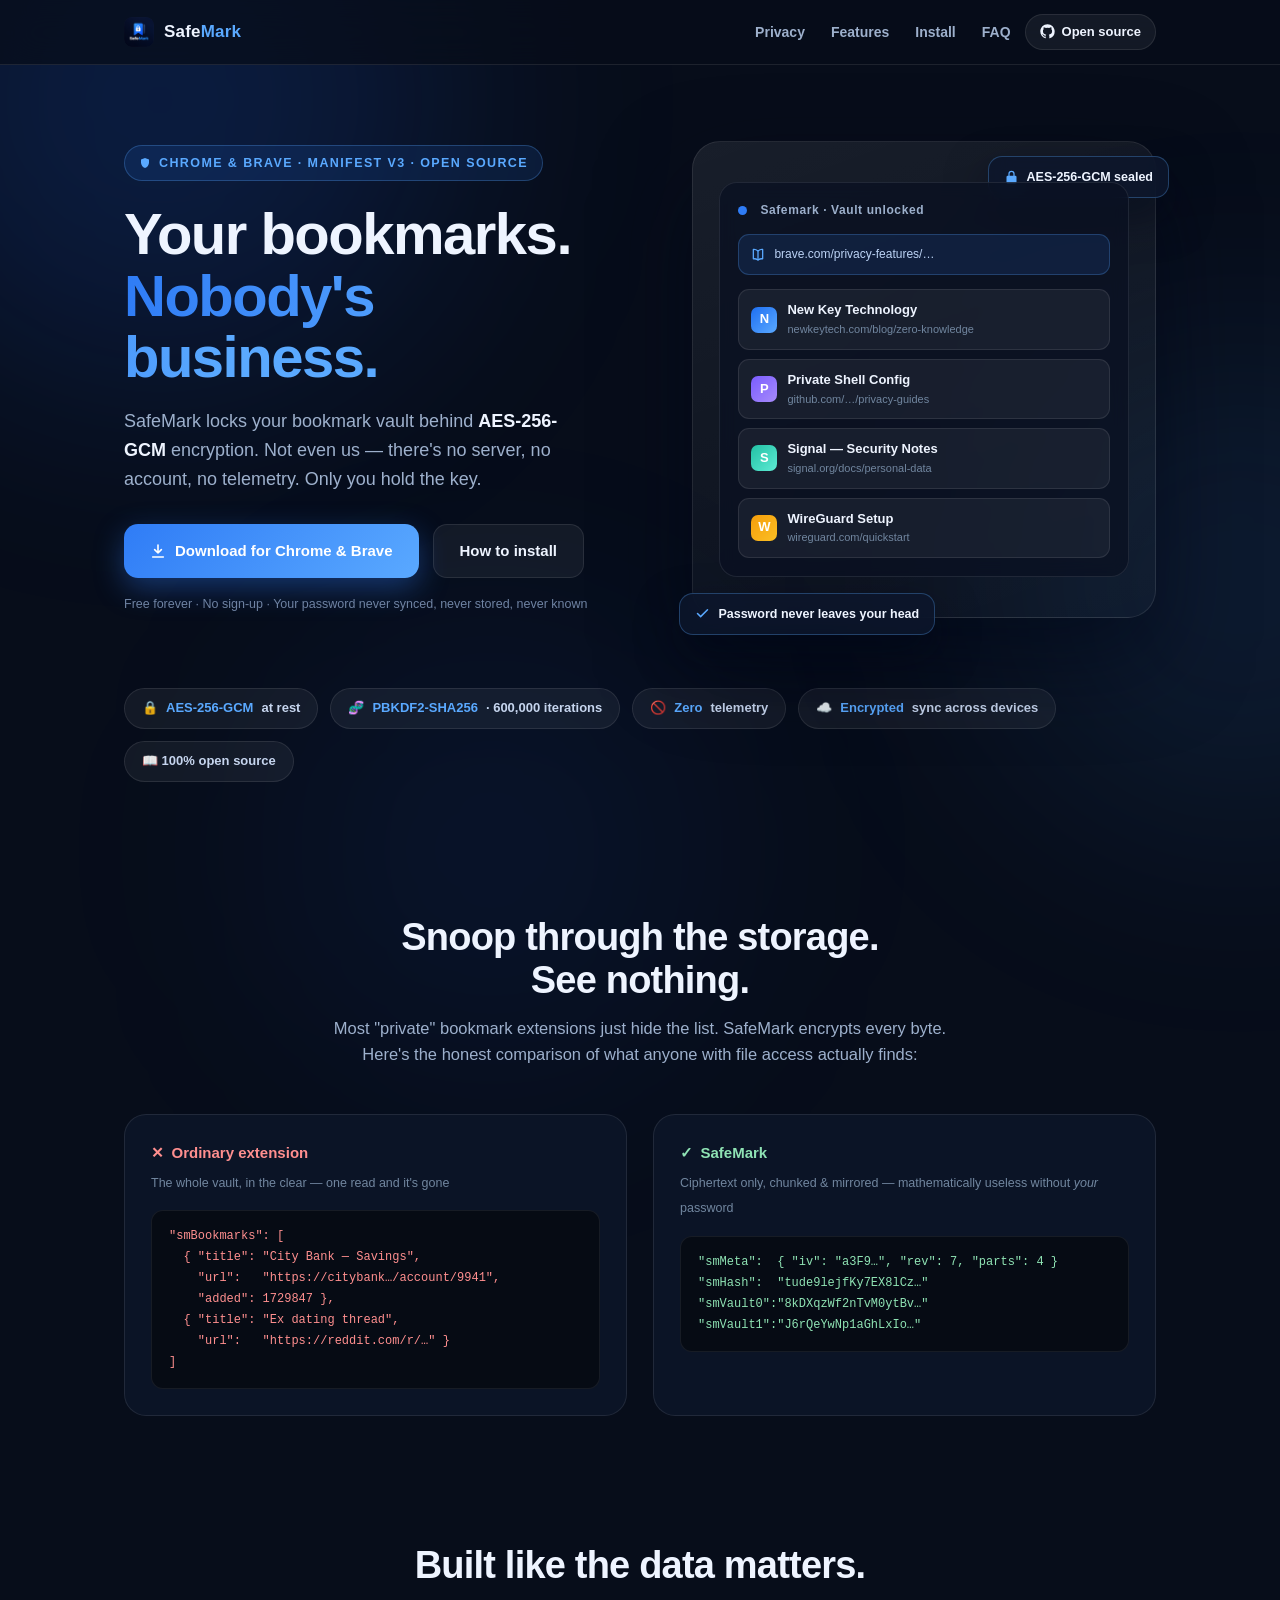
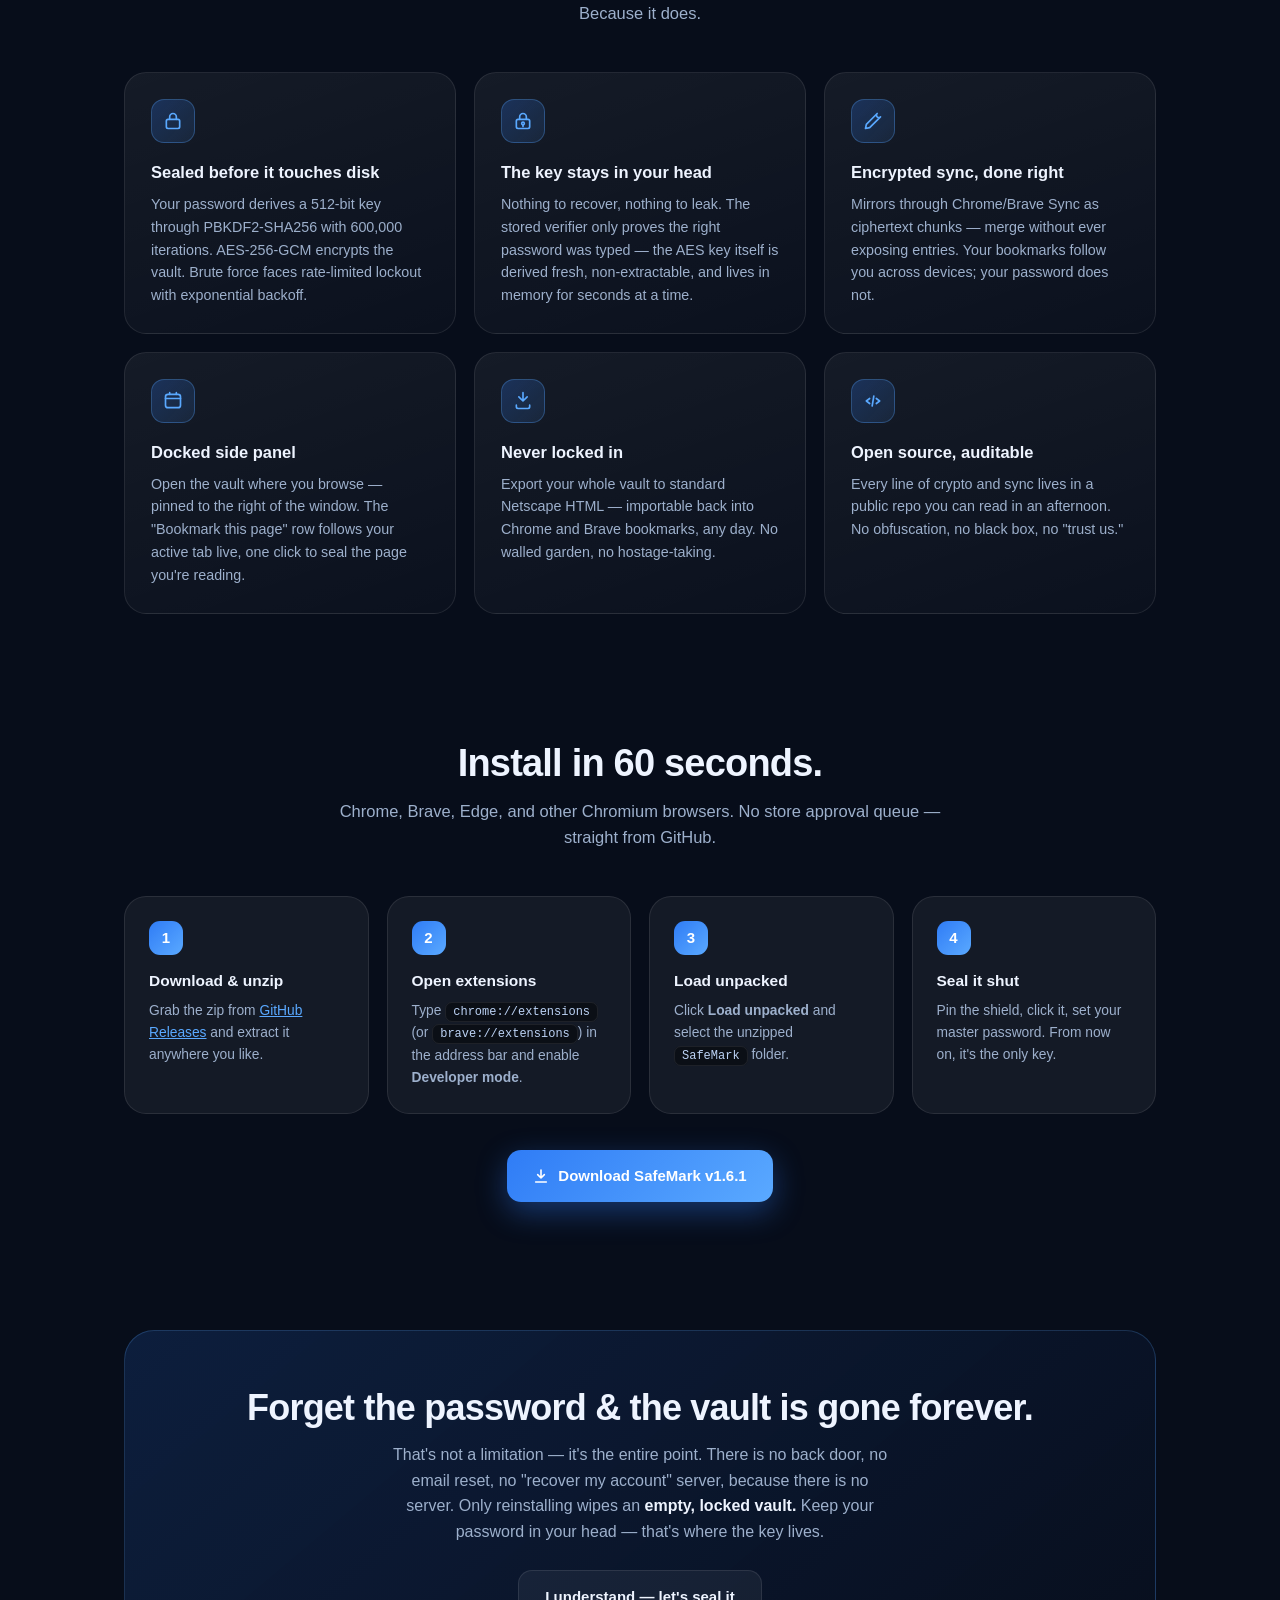
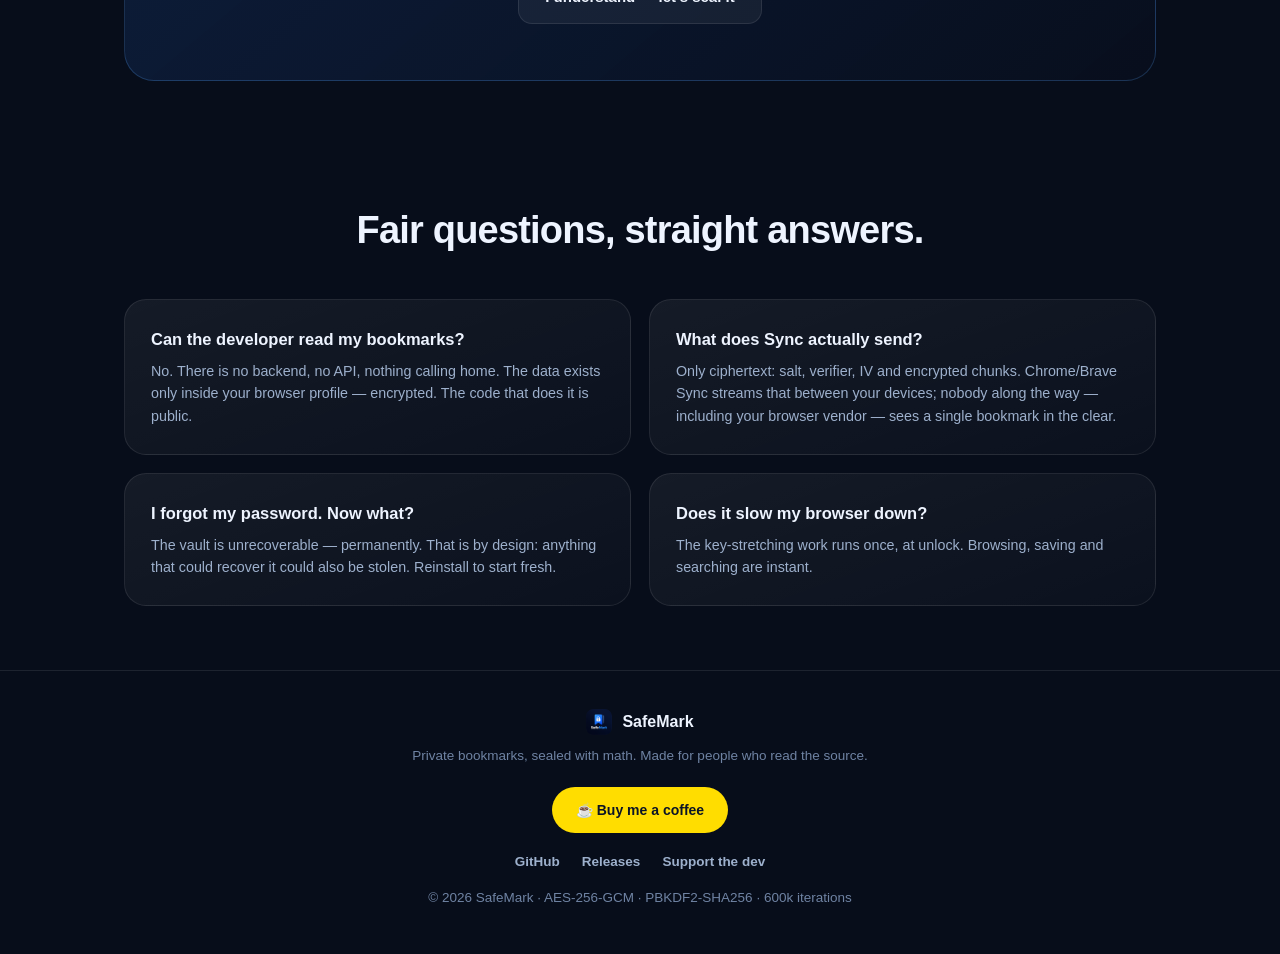
==== docs/index.html @ e3c0f1db "SafeMark v1.6.1 — AES-encrypted bookmark vault, side panel, encrypted sync, homepage Manifest V3 ext" ====
<!DOCTYPE html>
<html lang="en">
<head>
<meta charset="utf-8">
<meta name="viewport" content="width=device-width, initial-scale=1">
<title>SafeMark — Private, Encrypted Bookmark Vault</title>
<meta name="description" content="SafeMark seals your bookmarks with AES-256-GCM encryption. Your password never leaves your head. Free, open-source, works in Chrome &amp; Brave.">
<link rel="icon" type="image/png" sizes="64x64" href="assets/favicon-64.png">
<link rel="icon" type="image/png" sizes="32x32" href="assets/favicon-32.png">
<link rel="icon" type="image/png" sizes="16x16" href="assets/favicon-16.png">
<link rel="apple-touch-icon" href="assets/logo-128.png">
<style>
  :root{
    --bg:#070d1a;
    --bg2:#0b1426;
    --ink:#eef4ff;
    --dim:#9db0cc;
    --blue:#2f7cf6;
    --blue2:#5aa9ff;
    --glass:rgba(255,255,255,.055);
    --glass-hi:rgba(255,255,255,.10);
    --line:rgba(255,255,255,.09);
    --radius:22px;
  }
  *{box-sizing:border-box;margin:0;padding:0}
  html{scroll-behavior:smooth}
  body{
    background:var(--bg);
    color:var(--ink);
    font:16px/1.6 -apple-system,BlinkMacSystemFont,"Segoe UI",Roboto,Inter,Helvetica,Arial,sans-serif;
    -webkit-font-smoothing:antialiased;
    overflow-x:hidden;
  }
  ::selection{background:rgba(47,124,246,.4)}

  /* ambient glows */
  .glow{position:fixed;border-radius:50%;filter:blur(120px);pointer-events:none;z-index:0}
  .glow.b1{width:560px;height:560px;background:rgba(31,108,255,.16);top:-180px;left:-120px}
  .glow.b2{width:480px;height:480px;background:rgba(74,158,255,.10);top:38%;right:-200px}
  .glow.b3{width:420px;height:420px;background:rgba(31,108,255,.08);bottom:-160px;left:22%}

  .wrap{position:relative;z-index:1;max-width:1080px;margin:0 auto;padding:0 24px}

  /* ── nav ── */
  nav{
    position:sticky;top:0;z-index:50;
    backdrop-filter:blur(18px);-webkit-backdrop-filter:blur(18px);
    background:rgba(7,13,26,.72);
    border-bottom:1px solid var(--line);
  }
  nav .wrap{display:flex;align-items:center;gap:14px;height:64px}
  .brand{display:flex;align-items:center;gap:10px;font-weight:700;font-size:17px;letter-spacing:.2px;text-decoration:none;color:var(--ink)}
  .brand img{width:30px;height:30px;border-radius:8px}
  .brand b{color:var(--blue2);font-weight:700}
  nav .links{margin-left:auto;display:flex;gap:26px}
  nav .links a{color:var(--dim);text-decoration:none;font-size:14px;font-weight:600;transition:color .2s}
  nav .links a:hover{color:var(--ink)}
  nav .gh{display:flex;align-items:center;gap:7px;background:var(--glass);border:1px solid var(--line);padding:7px 14px;border-radius:99px;color:var(--ink);text-decoration:none;font-size:13px;font-weight:600;transition:.2s}
  nav .gh:hover{background:var(--glass-hi)}
  @media (max-width:720px){nav .links{display:none}}

  /* ── hero ── */
  .hero{display:grid;grid-template-columns:1.05fr .95fr;gap:56px;align-items:center;padding:76px 0 60px}
  @media (max-width:900px){.hero{grid-template-columns:1fr;padding-top:48px;text-align:center}}
  .kicker{
    display:inline-flex;align-items:center;gap:8px;
    background:rgba(47,124,246,.12);border:1px solid rgba(90,169,255,.28);
    color:var(--blue2);font-size:12.5px;font-weight:700;letter-spacing:1.4px;
    text-transform:uppercase;padding:7px 14px;border-radius:99px;margin-bottom:22px;
  }
  h1{font-size:clamp(38px,5.4vw,58px);line-height:1.06;letter-spacing:-1.5px;font-weight:800}
  h1 .grad{background:linear-gradient(92deg,var(--blue),var(--blue2) 70%);-webkit-background-clip:text;background-clip:text;-webkit-text-fill-color:transparent}
  .hero p.lead{color:var(--dim);font-size:18px;margin:20px 0 30px;max-width:44ch}
  @media (max-width:900px){.hero p.lead{margin-inline:auto}}
  .cta{display:flex;gap:14px;flex-wrap:wrap;justify-content:inherit}
  @media (max-width:900px){.cta{justify-content:center}}
  .btn{
    display:inline-flex;align-items:center;gap:9px;
    padding:14px 26px;border-radius:14px;font-weight:700;font-size:15px;text-decoration:none;
    transition:transform .16s, box-shadow .16s, background .16s;cursor:pointer;
  }
  .btn-primary{
    background:linear-gradient(135deg,#2f7cf6,#5aa9ff);color:#fff;
    box-shadow:0 10px 30px rgba(47,124,246,.38);
  }
  .btn-primary:hover{transform:translateY(-2px);box-shadow:0 16px 38px rgba(47,124,246,.5)}
  .btn-ghost{background:var(--glass);border:1px solid var(--line);color:var(--ink)}
  .btn-ghost:hover{background:var(--glass-hi);transform:translateY(-2px)}
  .meta-note{margin-top:16px;font-size:12.5px;color:#6f83a3}

  /* ── vault mockup ── */
  .mockup{
    position:relative;padding:40px 26px;border-radius:28px;
    background:linear-gradient(160deg,rgba(255,255,255,.07),rgba(255,255,255,.02));
    border:1px solid var(--line);
    box-shadow:0 40px 90px rgba(2,8,24,.55);
    animation:float 7s ease-in-out infinite;
  }
  @keyframes float{0%,100%{transform:translateY(0)}50%{transform:translateY(-10px)}}
  .panel-frame{
    background:rgba(10,17,34,.75);border:1px solid var(--line);border-radius:18px;
    padding:18px;backdrop-filter:blur(8px);
  }
  .panel-head{display:flex;align-items:center;gap:9px;margin-bottom:14px}
  .panel-head .dot{width:9px;height:9px;border-radius:50%}
  .panel-title{font-size:12px;font-weight:700;color:var(--dim);letter-spacing:.6px;margin-left:4px}
  .save-row{
    display:flex;align-items:center;gap:9px;padding:10px 12px;border-radius:11px;
    background:rgba(47,124,246,.13);border:1px solid rgba(90,169,255,.25);margin-bottom:14px;
  }
  .save-row svg{flex:none}
  .save-row span{font-size:12px;color:#bcd3f5;white-space:nowrap;overflow:hidden;text-overflow:ellipsis}
  .bm{display:flex;flex-direction:column;gap:9px}
  .bmi{display:flex;gap:10px;align-items:center;background:var(--glass);border:1px solid var(--line);border-radius:11px;padding:10px 12px}
  .bmi .fav{width:26px;height:26px;border-radius:7px;display:flex;align-items:center;justify-content:center;font-size:13px;font-weight:700;color:#fff;flex:none}
  .bmi .t{font-size:13px;font-weight:600}
  .bmi .u{font-size:11px;color:#71869f;white-space:nowrap;overflow:hidden;text-overflow:ellipsis}
  .badge-float{
    position:absolute;display:flex;align-items:center;gap:8px;
    background:rgba(13,22,44,.82);border:1px solid rgba(90,169,255,.30);border-radius:14px;
    padding:10px 15px;font-size:12.5px;font-weight:700;color:var(--ink);
    backdrop-filter:blur(12px);box-shadow:0 18px 40px rgba(2,8,24,.5);
  }
  .bf.a{top:14px;right:-14px;animation:float 6s .8s ease-in-out infinite}
  .bf.b{bottom:-18px;left:-14px;animation:float 7s .3s ease-in-out infinite}
  .bf svg{flex:none}
  @media (max-width:640px){.bf.a{right:6px}.bf.b{left:6px}}

  /* ── trust strip ── */
  .trust{display:flex;flex-wrap:wrap;gap:12px;padding:10px 0 70px}
  .chip{
    display:inline-flex;align-items:center;gap:8px;
    background:var(--glass);border:1px solid var(--line);border-radius:99px;
    padding:9px 17px;font-size:13px;font-weight:600;color:#c6d5ee;
  }
  .chip b{color:var(--blue2)}

  section{padding:64px 0}
  .sec-head{text-align:center;max-width:640px;margin:0 auto 46px}
  h2{font-size:clamp(28px,3.6vw,38px);letter-spacing:-.8px;font-weight:800;line-height:1.15}
  .sec-head p{color:var(--dim);margin-top:12px;font-size:16.5px}

  /* ── ciphertext reveal ── */
  .split{display:grid;grid-template-columns:1fr 1fr;gap:26px}
  @media (max-width:820px){.split{grid-template-columns:1fr}}
  .cipher-card{
    background:var(--bg2);border:1px solid var(--line);border-radius:var(--radius);
    padding:26px;min-width:0;
  }
  .cipher-card h3{font-size:15px;font-weight:700;margin-bottom:4px;display:flex;align-items:center;gap:9px}
  .cipher-card small{color:#71869f;font-size:12.5px}
  pre.code{
    margin-top:16px;background:rgba(0,0,0,.45);border:1px solid rgba(255,255,255,.07);
    border-radius:12px;padding:15px 17px;overflow-x:auto;
    font:12px/1.75 ui-monospace,SFMono-Regular,Menlo,Consolas,monospace;color:#8fe3b4;
  }
  pre.code .red{color:#ff8f8f}
  .safe-title{color:#8fe3b4}
  .unsafe-title{color:#ff8f8f}

  /* ── features grid ── */
  .grid{display:grid;grid-template-columns:repeat(3,1fr);gap:18px}
  @media (max-width:900px){.grid{grid-template-columns:repeat(2,1fr)}}
  @media (max-width:600px){.grid{grid-template-columns:1fr}}
  .feat{
    background:linear-gradient(160deg,rgba(255,255,255,.06),rgba(255,255,255,.02));
    border:1px solid var(--line);border-radius:var(--radius);padding:26px;
    transition:transform .2s, border-color .2s;
  }
  .feat:hover{transform:translateY(-4px);border-color:rgba(90,169,255,.35)}
  .feat .ico{
    width:44px;height:44px;border-radius:13px;display:flex;align-items:center;justify-content:center;
    background:linear-gradient(135deg,rgba(47,124,246,.25),rgba(90,169,255,.10));
    border:1px solid rgba(90,169,255,.3);margin-bottom:16px;
  }
  .feat h3{font-size:16.5px;font-weight:700;margin-bottom:7px}
  .feat p{color:var(--dim);font-size:14.3px}

  /* ── steps ── */
  .steps{display:grid;grid-template-columns:repeat(4,1fr);gap:18px}
  @media (max-width:900px){.steps{grid-template-columns:repeat(2,1fr)}}
  @media (max-width:560px){.steps{grid-template-columns:1fr}}
  .step{background:var(--glass);border:1px solid var(--line);border-radius:var(--radius);padding:24px;position:relative}
  .step .n{
    width:34px;height:34px;border-radius:11px;display:flex;align-items:center;justify-content:center;
    background:linear-gradient(135deg,var(--blue),var(--blue2));color:#fff;font-weight:800;font-size:15px;margin-bottom:14px;
  }
  .step h3{font-size:15.5px;font-weight:700;margin-bottom:6px}
  .step p{color:var(--dim);font-size:13.8px}
  .step code{background:rgba(0,0,0,.4);border:1px solid rgba(255,255,255,.08);padding:2px 7px;border-radius:7px;font-size:12px;color:#bcd3f5}

  /* ── privacy vault guarantee ── */
  .guarantee{
    text-align:center;border-radius:30px;padding:56px 30px;
    background:linear-gradient(140deg,rgba(47,124,246,.16),rgba(10,17,34,.4));
    border:1px solid rgba(90,169,255,.22);
  }
  .guarantee h2{font-size:clamp(26px,3.4vw,36px)}
  .guarantee p{color:var(--dim);max-width:56ch;margin:14px auto 26px}

  /* ── footer ── */
  footer{border-top:1px solid var(--line);padding:38px 0 46px;text-align:center}
  footer .fbrand{display:flex;align-items:center;justify-content:center;gap:10px;font-weight:700;margin-bottom:10px}
  footer .fbrand img{width:26px;height:26px;border-radius:7px}
  footer p{color:#6f83a3;font-size:13.5px}
  .bmc{
    display:inline-flex;align-items:center;gap:9px;margin-top:20px;
    background:#ffdd00;color:#0b1426;font-weight:800;font-size:14px;
    padding:12px 24px;border-radius:99px;text-decoration:none;transition:transform .16s, box-shadow .16s;
  }
  .bmc:hover{transform:translateY(-2px);box-shadow:0 12px 30px rgba(255,221,0,.25)}
  .frow{display:flex;justify-content:center;gap:22px;margin-top:18px}
  .frow a{color:var(--dim);text-decoration:none;font-size:13.5px;font-weight:600}
  .frow a:hover{color:var(--ink)}

  /* reveal on scroll */
  .rv{opacity:0;transform:translateY(22px);transition:opacity .7s ease, transform .7s ease}
  .rv.in{opacity:1;transform:none}
</style>
</head>
<body>
<div class="glow b1"></div><div class="glow b2"></div><div class="glow b3"></div>

<nav>
  <div class="wrap">
    <a class="brand" href="#"><img src="assets/logo-128.png" alt=""><span>Safe<b>Mark</b></span></a>
    <div class="links">
      <a href="#privacy">Privacy</a><a href="#features">Features</a><a href="#install">Install</a><a href="#faq">FAQ</a>
    </div>
    <a class="gh" href="https://github.com/keshavsapra/SafeMark" target="_blank" rel="noopener">
      <svg width="15" height="15" viewBox="0 0 24 24" fill="currentColor"><path d="M12 .5C5.65.5.5 5.65.5 12c0 5.08 3.29 9.39 7.86 10.91.58.1.79-.25.79-.55v-2.17c-3.2.7-3.87-1.36-3.87-1.36-.52-1.33-1.28-1.68-1.28-1.68-1.04-.72.08-.7.08-.7 1.15.08 1.76 1.19 1.76 1.19 1.03 1.76 2.7 1.25 3.36.96.1-.75.4-1.25.72-1.54-2.55-.29-5.24-1.28-5.24-5.7 0-1.26.45-2.29 1.19-3.1-.12-.29-.52-1.47.11-3.05 0 0 .97-.31 3.17 1.18a11 11 0 0 1 5.78 0c2.2-1.49 3.16-1.18 3.16-1.18.63 1.58.24 2.76.12 3.05.74.81 1.18 1.84 1.18 3.1 0 4.43-2.7 5.4-5.26 5.69.41.36.78 1.06.78 2.14v3.17c0 .3.21.66.8.55A11.51 11.51 0 0 0 23.5 12C23.5 5.65 18.35.5 12 .5z"/></svg>
      Open source
    </a>
  </div>
</nav>

<div class="wrap">

  <!-- ── HERO ── -->
  <div class="hero">
    <div>
      <span class="kicker">
        <svg width="12" height="12" viewBox="0 0 24 24" fill="#5aa9ff"><path d="M12 2 4 5v6c0 5.05 3.4 9.75 8 11 4.6-1.25 8-5.95 8-11V5l-8-3z"/></svg>
        Chrome &amp; Brave · Manifest V3 · Open Source
      </span>
      <h1>Your bookmarks.<br><span class="grad">Nobody's business.</span></h1>
      <p class="lead">
        SafeMark locks your bookmark vault behind <b style="color:var(--ink)">AES-256-GCM</b> encryption.
        Not even us — there's no server, no account, no telemetry. Only you hold the key.
      </p>
      <div class="cta">
        <a class="btn btn-primary" href="https://github.com/keshavsapra/SafeMark/releases/latest/download/SafeMark-1.6.1.zip">
          <svg width="16" height="16" viewBox="0 0 24 24" fill="none" stroke="currentColor" stroke-width="2.4" stroke-linecap="round" stroke-linejoin="round"><path d="M12 3v12m0 0 5-5m-5 5-5-5M4 21h16"/></svg>
          Download for Chrome &amp; Brave
        </a>
        <a class="btn btn-ghost" href="#install">How to install</a>
      </div>
      <div class="meta-note">Free forever · No sign-up · Your password never synced, never stored, never known</div>
    </div>

    <!-- vault mockup -->
    <div class="mockup">
      <div class="badge-float bf a">
        <svg width="15" height="15" viewBox="0 0 24 24" fill="#5aa9ff"><path d="M12 1a5 5 0 0 0-5 5v3H6a2 2 0 0 0-2 2v9a2 2 0 0 0 2 2h12a2 2 0 0 0 2-2v-9a2 2 0 0 0-2-2h-1V6a5 5 0 0 0-5-5zm-3 8V6a3 3 0 1 1 6 0v3H9z"/></svg>
        AES-256-GCM sealed
      </div>
      <div class="badge-float bf b">
        <svg width="15" height="15" viewBox="0 0 24 24" fill="none" stroke="#5aa9ff" stroke-width="2.4" stroke-linecap="round" stroke-linejoin="round"><path d="M20 6 9 17l-5-5"/></svg>
        Password never leaves your head
      </div>
      <div class="panel-frame">
        <div class="panel-head">
          <span class="dot" style="background:#2f7cf6"></span>
          <span class="panel-title">Safemark · Vault unlocked</span>
        </div>
        <div class="save-row">
          <svg width="14" height="14" viewBox="0 0 24 24" fill="none" stroke="#5aa9ff" stroke-width="2.2" stroke-linecap="round" stroke-linejoin="round"><path d="M12 5C8 2 4 2.5 4 2.5v16s4-.5 8 2c4-2.5 8-2 8-2v-16S16 2 12 5z"/><path d="M12 5v15.5"/></svg>
          <span>brave.com/privacy-features/…</span>
        </div>
        <div class="bm">
          <div class="bmi"><span class="fav" style="background:linear-gradient(135deg,#1e6ff2,#5aa9ff)">N</span><div style="min-width:0"><div class="t">New Key Technology</div><div class="u">newkeytech.com/blog/zero-knowledge</div></div></div>
          <div class="bmi"><span class="fav" style="background:linear-gradient(135deg,#7a5cff,#a78bfa)">P</span><div style="min-width:0"><div class="t">Private Shell Config</div><div class="u">github.com/…/privacy-guides</div></div></div>
          <div class="bmi"><span class="fav" style="background:linear-gradient(135deg,#22c1a4,#5eead4)">S</span><div style="min-width:0"><div class="t">Signal — Security Notes</div><div class="u">signal.org/docs/personal-data</div></div></div>
          <div class="bmi"><span class="fav" style="background:linear-gradient(135deg,#f59e0b,#fbbf24)">W</span><div style="min-width:0"><div class="t">WireGuard Setup</div><div class="u">wireguard.com/quickstart</div></div></div>
        </div>
      </div>
    </div>
  </div>

  <!-- ── TRUST STRIP ── -->
  <div class="trust rv">
    <span class="chip">🔒 <b>AES-256-GCM</b> at rest</span>
    <span class="chip">🧬 <b>PBKDF2-SHA256</b> · 600,000 iterations</span>
    <span class="chip">🚫 <b>Zero</b> telemetry</span>
    <span class="chip">☁️ <b>Encrypted</b> sync across devices</span>
    <span class="chip">📖 100% open source</span>
  </div>

  <!-- ── PRIVACY / WHAT A THIEF SEES ── -->
  <section id="privacy">
    <div class="sec-head rv">
      <h2>Snoop through the storage.<br>See <span class="grad">nothing.</span></h2>
      <p>Most "private" bookmark extensions just hide the list. SafeMark encrypts every byte. Here's the honest comparison of what anyone with file access actually finds:</p>
    </div>
    <div class="split">
      <div class="cipher-card rv">
        <h3><span class="unsafe-title">✕&ensp;Ordinary extension</span></h3>
        <small>The whole vault, in the clear — one read and it's gone</small>
        <pre class="code">
<span class="red">"smBookmarks": [
  { "title": "City Bank — Savings",
    "url":   "https://citybank…/account/9941",
    "added": 1729847 },
  { "title": "Ex dating thread",
    "url":   "https://reddit.com/r/…" }
]</span></pre>
      </div>
      <div class="cipher-card rv">
        <h3><span class="safe-title">✓&ensp;SafeMark</span></h3>
        <small>Ciphertext only, chunked &amp; mirrored — mathematically useless without <i>your</i> password</small>
        <pre class="code">
"smMeta":  { "iv": "a3F9…", "rev": 7, "parts": 4 }
"smHash":  "tude9lejfKy7EX8lCz…"
"smVault0":"8kDXqzWf2nTvM0ytBv…"
"smVault1":"J6rQeYwNp1aGhLxIo…"</pre>
      </div>
    </div>
  </section>

  <!-- ── FEATURES ── -->
  <section id="features">
    <div class="sec-head rv">
      <h2>Built like the data matters.</h2>
      <p>Because it does.</p>
    </div>
    <div class="grid">
      <div class="feat rv">
        <div class="ico"><svg width="20" height="20" viewBox="0 0 24 24" fill="none" stroke="#5aa9ff" stroke-width="2" stroke-linecap="round" stroke-linejoin="round"><rect x="4" y="10" width="16" height="11" rx="2"/><path d="M8 10V7a4 4 0 0 1 8 0v3"/></svg></div>
        <h3>Sealed before it touches disk</h3>
        <p>Your password derives a 512-bit key through PBKDF2-SHA256 with 600,000 iterations. AES-256-GCM encrypts the vault. Brute force faces rate-limited lockout with exponential backoff.</p>
      </div>
      <div class="feat rv">
        <div class="ico"><svg width="20" height="20" viewBox="0 0 24 24" fill="none" stroke="#5aa9ff" stroke-width="2" stroke-linecap="round" stroke-linejoin="round"><rect x="4" y="10" width="16" height="11" rx="2"/><path d="M8 10V7a4 4 0 0 1 8 0v3"/><circle cx="12" cy="15" r="1.6"/><path d="M12 16.5v2"/></svg></div>
        <h3>The key stays in your head</h3>
        <p>Nothing to recover, nothing to leak. The stored verifier only proves the right password was typed — the AES key itself is derived fresh, non-extractable, and lives in memory for seconds at a time.</p>
      </div>
      <div class="feat rv">
        <div class="ico"><svg width="20" height="20" viewBox="0 0 24 24" fill="none" stroke="#5aa9ff" stroke-width="2" stroke-linecap="round" stroke-linejoin="round"><path d="M17 3a2.8 2.8 0 0 0 4 4L8 20l-5 1 1-5z"/></svg></div>
        <h3>Encrypted sync, done right</h3>
        <p>Mirrors through Chrome/Brave Sync as ciphertext chunks — merge without ever exposing entries. Your bookmarks follow you across devices; your password does not.</p>
      </div>
      <div class="feat rv">
        <div class="ico"><svg width="20" height="20" viewBox="0 0 24 24" fill="none" stroke="#5aa9ff" stroke-width="2" stroke-linecap="round" stroke-linejoin="round"><rect x="3" y="4" width="18" height="16" rx="3"/><path d="M3 9h18"/><path d="M8 4V2M16 4V2"/></svg></div>
        <h3>Docked side panel</h3>
        <p>Open the vault where you browse — pinned to the right of the window. The "Bookmark this page" row follows your active tab live, one click to seal the page you're reading.</p>
      </div>
      <div class="feat rv">
        <div class="ico"><svg width="20" height="20" viewBox="0 0 24 24" fill="none" stroke="#5aa9ff" stroke-width="2" stroke-linecap="round" stroke-linejoin="round"><path d="M12 2v10m0 0 5-5m-5 5-5-5"/><path d="M4 17v2a2 2 0 0 0 2 2h12a2 2 0 0 0 2-2v-2"/></svg></div>
        <h3>Never locked in</h3>
        <p>Export your whole vault to standard Netscape HTML — importable back into Chrome and Brave bookmarks, any day. No walled garden, no hostage-taking.</p>
      </div>
      <div class="feat rv">
        <div class="ico"><svg width="20" height="20" viewBox="0 0 24 24" fill="none" stroke="#5aa9ff" stroke-width="2" stroke-linecap="round" stroke-linejoin="round"><path d="M8 9l-4 3 4 3M16 9l4 3-4 3M13 6l-2 12"/></svg></div>
        <h3>Open source, auditable</h3>
        <p>Every line of crypto and sync lives in a public repo you can read in an afternoon. No obfuscation, no black box, no "trust us."</p>
      </div>
    </div>
  </section>

  <!-- ── INSTALL ── -->
  <section id="install">
    <div class="sec-head rv">
      <h2>Install in 60 seconds.</h2>
      <p>Chrome, Brave, Edge, and other Chromium browsers. No store approval queue — straight from GitHub.</p>
    </div>
    <div class="steps">
      <div class="step rv"><div class="n">1</div><h3>Download &amp; unzip</h3><p>Grab the zip from <a href="https://github.com/keshavsapra/SafeMark/releases" target="_blank" rel="noopener" style="color:var(--blue2)">GitHub Releases</a> and extract it anywhere you like.</p></div>
      <div class="step rv"><div class="n">2</div><h3>Open extensions</h3><p>Type <code>chrome://extensions</code> (or <code>brave://extensions</code>) in the address bar and enable <b>Developer mode</b>.</p></div>
      <div class="step rv"><div class="n">3</div><h3>Load unpacked</h3><p>Click <b>Load unpacked</b> and select the unzipped <code>SafeMark</code> folder.</p></div>
      <div class="step rv"><div class="n">4</div><h3>Seal it shut</h3><p>Pin the shield, click it, set your master password. From now on, it's the only key.</p></div>
    </div>
    <div style="text-align:center;margin-top:36px" class="rv">
      <a class="btn btn-primary" href="https://github.com/keshavsapra/SafeMark/releases/latest/download/SafeMark-1.6.1.zip">
        <svg width="16" height="16" viewBox="0 0 24 24" fill="none" stroke="currentColor" stroke-width="2.4" stroke-linecap="round" stroke-linejoin="round"><path d="M12 3v12m0 0 5-5m-5 5-5-5M4 21h16"/></svg>
        Download SafeMark v1.6.1
      </a>
    </div>
  </section>

  <!-- ── GUARANTEE ── -->
  <section>
    <div class="guarantee rv">
      <h2>Forget the password &amp; the vault is <span class="grad">gone forever.</span></h2>
      <p>That's not a limitation — it's the entire point. There is no back door, no email reset, no "recover my account" server, because there is no server. Only reinstalling wipes an <b style="color:var(--ink)">empty, locked vault.</b> Keep your password in your head — that's where the key lives.</p>
      <a class="btn btn-ghost" href="#install">I understand — let's seal it</a>
    </div>
  </section>

  <!-- ── FAQ ── -->
  <section id="faq">
    <div class="sec-head rv"><h2>Fair questions, straight answers.</h2></div>
    <div class="grid" style="grid-template-columns:repeat(2,1fr)">
      <div class="feat rv"><h3>Can the developer read my bookmarks?</h3><p>No. There is no backend, no API, nothing calling home. The data exists only inside your browser profile — encrypted. The code that does it is public.</p></div>
      <div class="feat rv"><h3>What does Sync actually send?</h3><p>Only ciphertext: salt, verifier, IV and encrypted chunks. Chrome/Brave Sync streams that between your devices; nobody along the way — including your browser vendor — sees a single bookmark in the clear.</p></div>
      <div class="feat rv"><h3>I forgot my password. Now what?</h3><p>The vault is unrecoverable — permanently. That is by design: anything that could recover it could also be stolen. Reinstall to start fresh.</p></div>
      <div class="feat rv"><h3>Does it slow my browser down?</h3><p>The key-stretching work runs once, at unlock. Browsing, saving and searching are instant.</p></div>
    </div>
  </section>
</div>

<footer>
  <div class="fbrand"><img src="assets/logo-128.png" alt="">SafeMark</div>
  <p>Private bookmarks, sealed with math. Made for people who read the source.</p>
  <a class="bmc" href="https://buymeacoffee.com/ar_kenny" target="_blank" rel="noopener">
    ☕ Buy me a coffee
  </a>
  <div class="frow">
    <a href="https://github.com/keshavsapra/SafeMark" target="_blank" rel="noopener">GitHub</a>
    <a href="https://github.com/keshavsapra/SafeMark/releases" target="_blank" rel="noopener">Releases</a>
    <a href="https://buymeacoffee.com/ar_kenny" target="_blank" rel="noopener">Support the dev</a>
  </div>
  <p style="margin-top:14px">© 2026 SafeMark · AES-256-GCM · PBKDF2-SHA256 · 600k iterations</p>
</footer>

<script>
  // reveal-on-scroll
  const io = new IntersectionObserver((es) => {
    es.forEach(e => { if (e.isIntersecting) { e.target.classList.add('in'); io.unobserve(e.target); } });
  }, { threshold: .12 });
  document.querySelectorAll('.rv').forEach((el, i) => {
    el.style.transitionDelay = (i % 4) * 70 + 'ms';
    io.observe(el);
  });
</script>
</body>
</html>
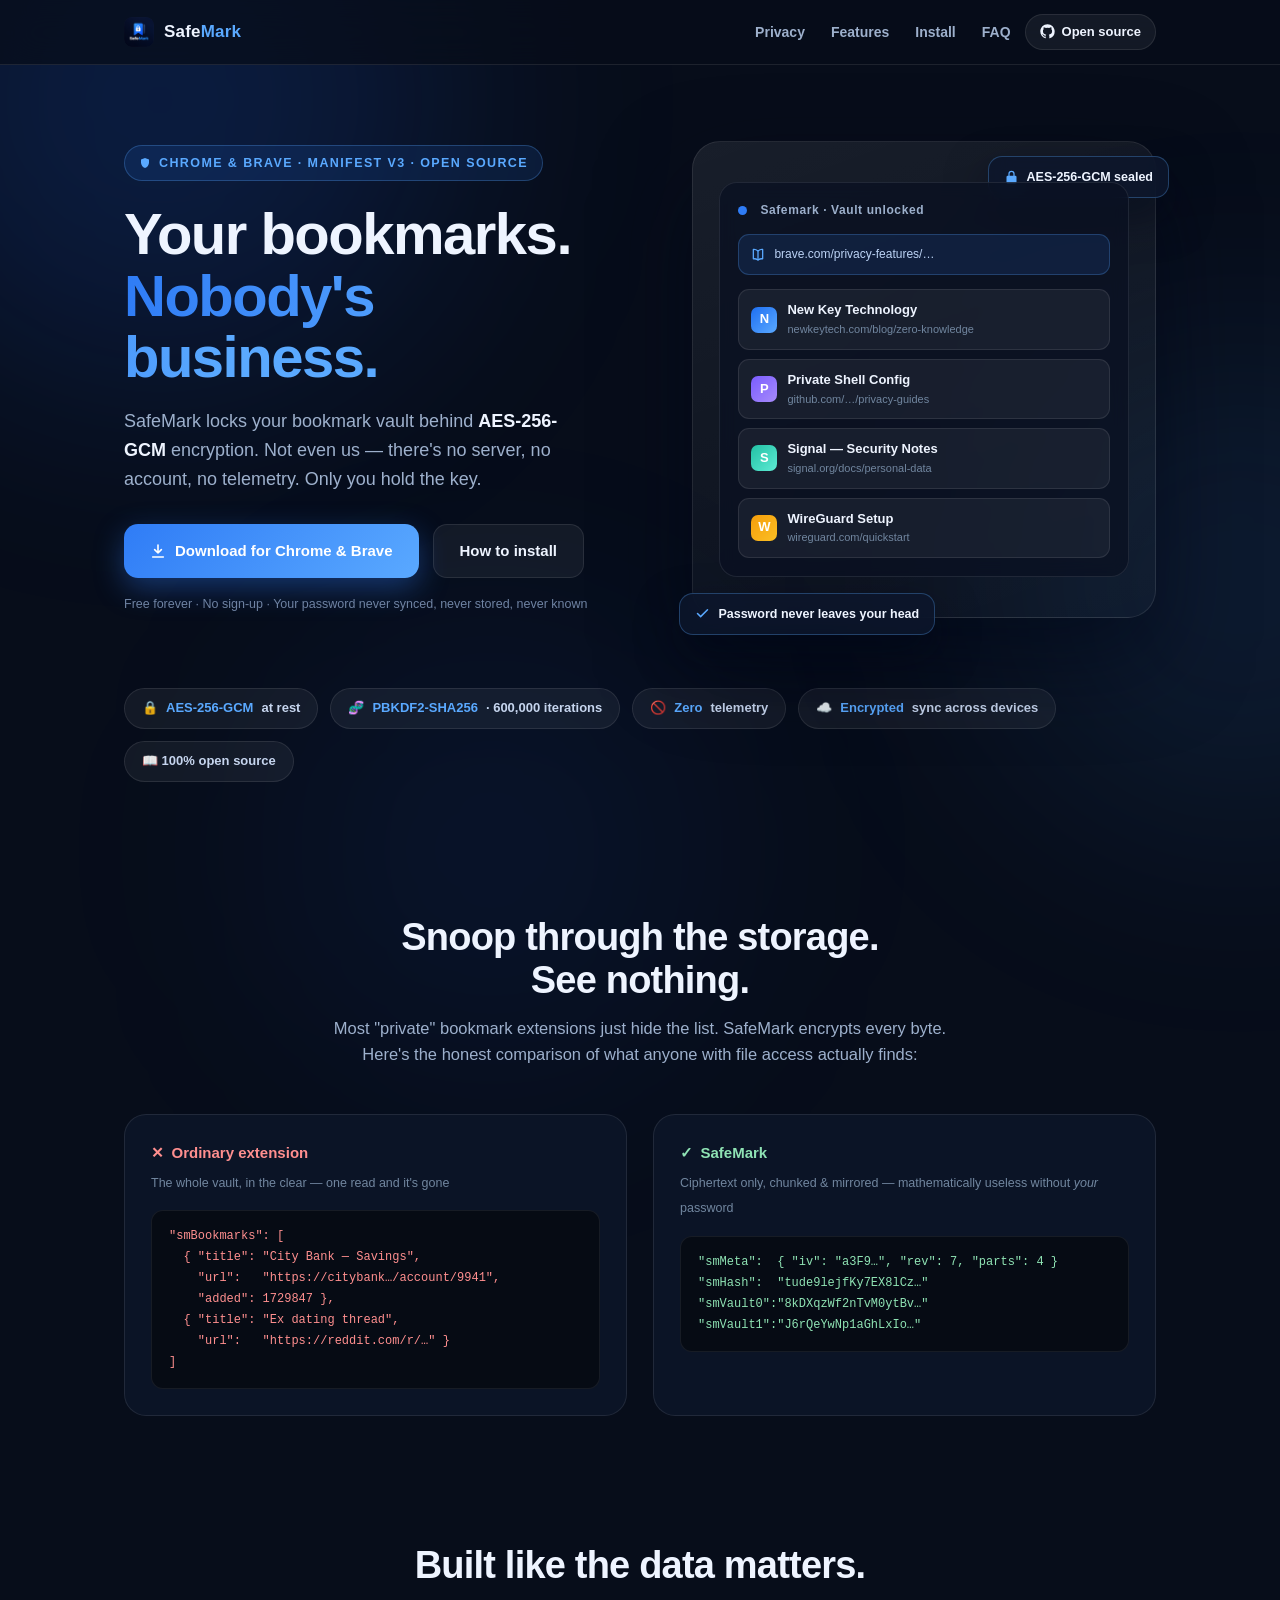
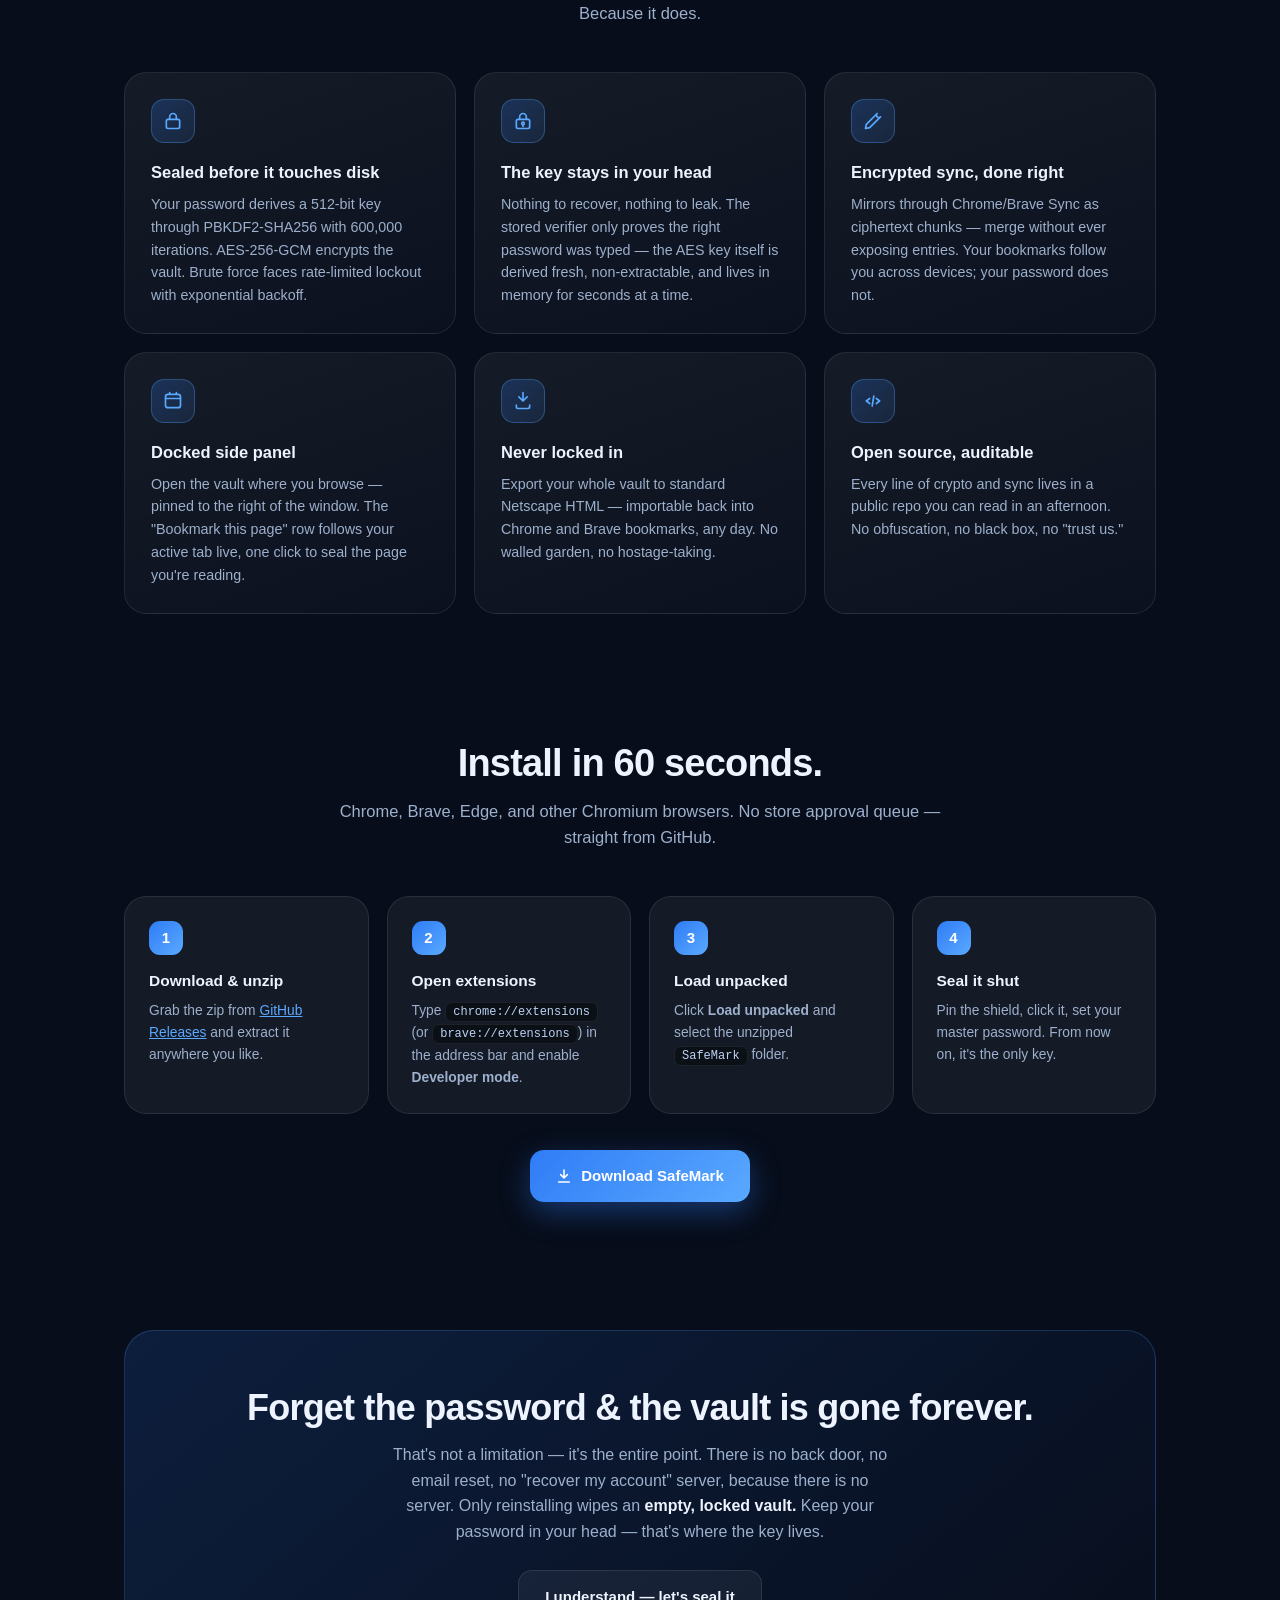
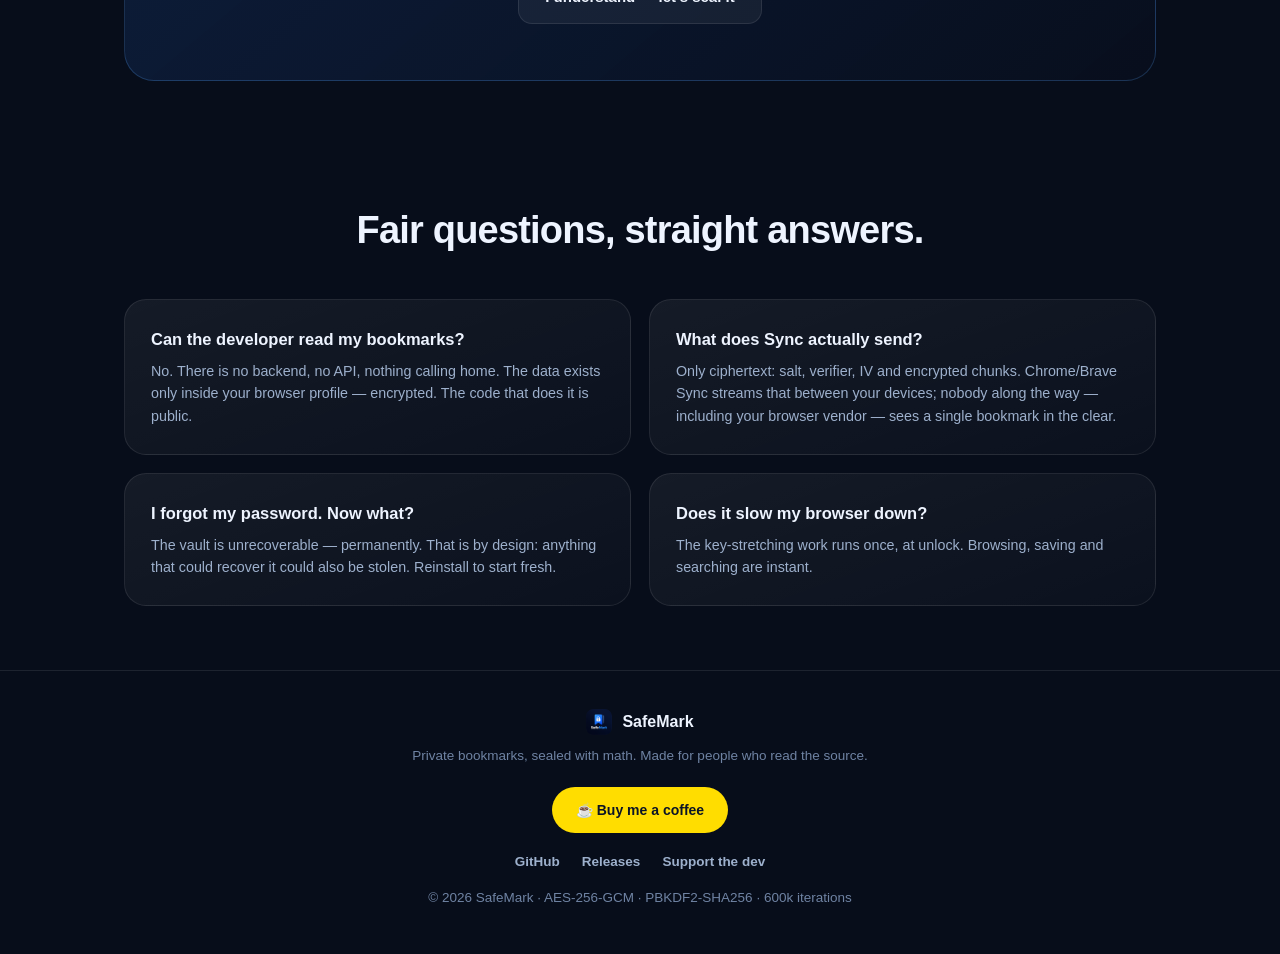
==== commit 3b6fc8fa: "v1.6.2 — bulletproof action click: panel → per-tab panel → tab fallback, error recorded; stable Safe" ====
--- a/docs/index.html
+++ b/docs/index.html
@@ -249,7 +249,7 @@
         Not even us — there's no server, no account, no telemetry. Only you hold the key.
       </p>
       <div class="cta">
-        <a class="btn btn-primary" href="https://github.com/keshavsapra/SafeMark/releases/latest/download/SafeMark-1.6.1.zip">
+        <a class="btn btn-primary" href="https://github.com/keshavsapra/SafeMark/releases/latest/download/SafeMark.zip">
           <svg width="16" height="16" viewBox="0 0 24 24" fill="none" stroke="currentColor" stroke-width="2.4" stroke-linecap="round" stroke-linejoin="round"><path d="M12 3v12m0 0 5-5m-5 5-5-5M4 21h16"/></svg>
           Download for Chrome &amp; Brave
         </a>
@@ -380,9 +380,9 @@
       <div class="step rv"><div class="n">4</div><h3>Seal it shut</h3><p>Pin the shield, click it, set your master password. From now on, it's the only key.</p></div>
     </div>
     <div style="text-align:center;margin-top:36px" class="rv">
-      <a class="btn btn-primary" href="https://github.com/keshavsapra/SafeMark/releases/latest/download/SafeMark-1.6.1.zip">
+      <a class="btn btn-primary" href="https://github.com/keshavsapra/SafeMark/releases/latest/download/SafeMark.zip">
         <svg width="16" height="16" viewBox="0 0 24 24" fill="none" stroke="currentColor" stroke-width="2.4" stroke-linecap="round" stroke-linejoin="round"><path d="M12 3v12m0 0 5-5m-5 5-5-5M4 21h16"/></svg>
-        Download SafeMark v1.6.1
+        Download SafeMark
       </a>
     </div>
   </section>
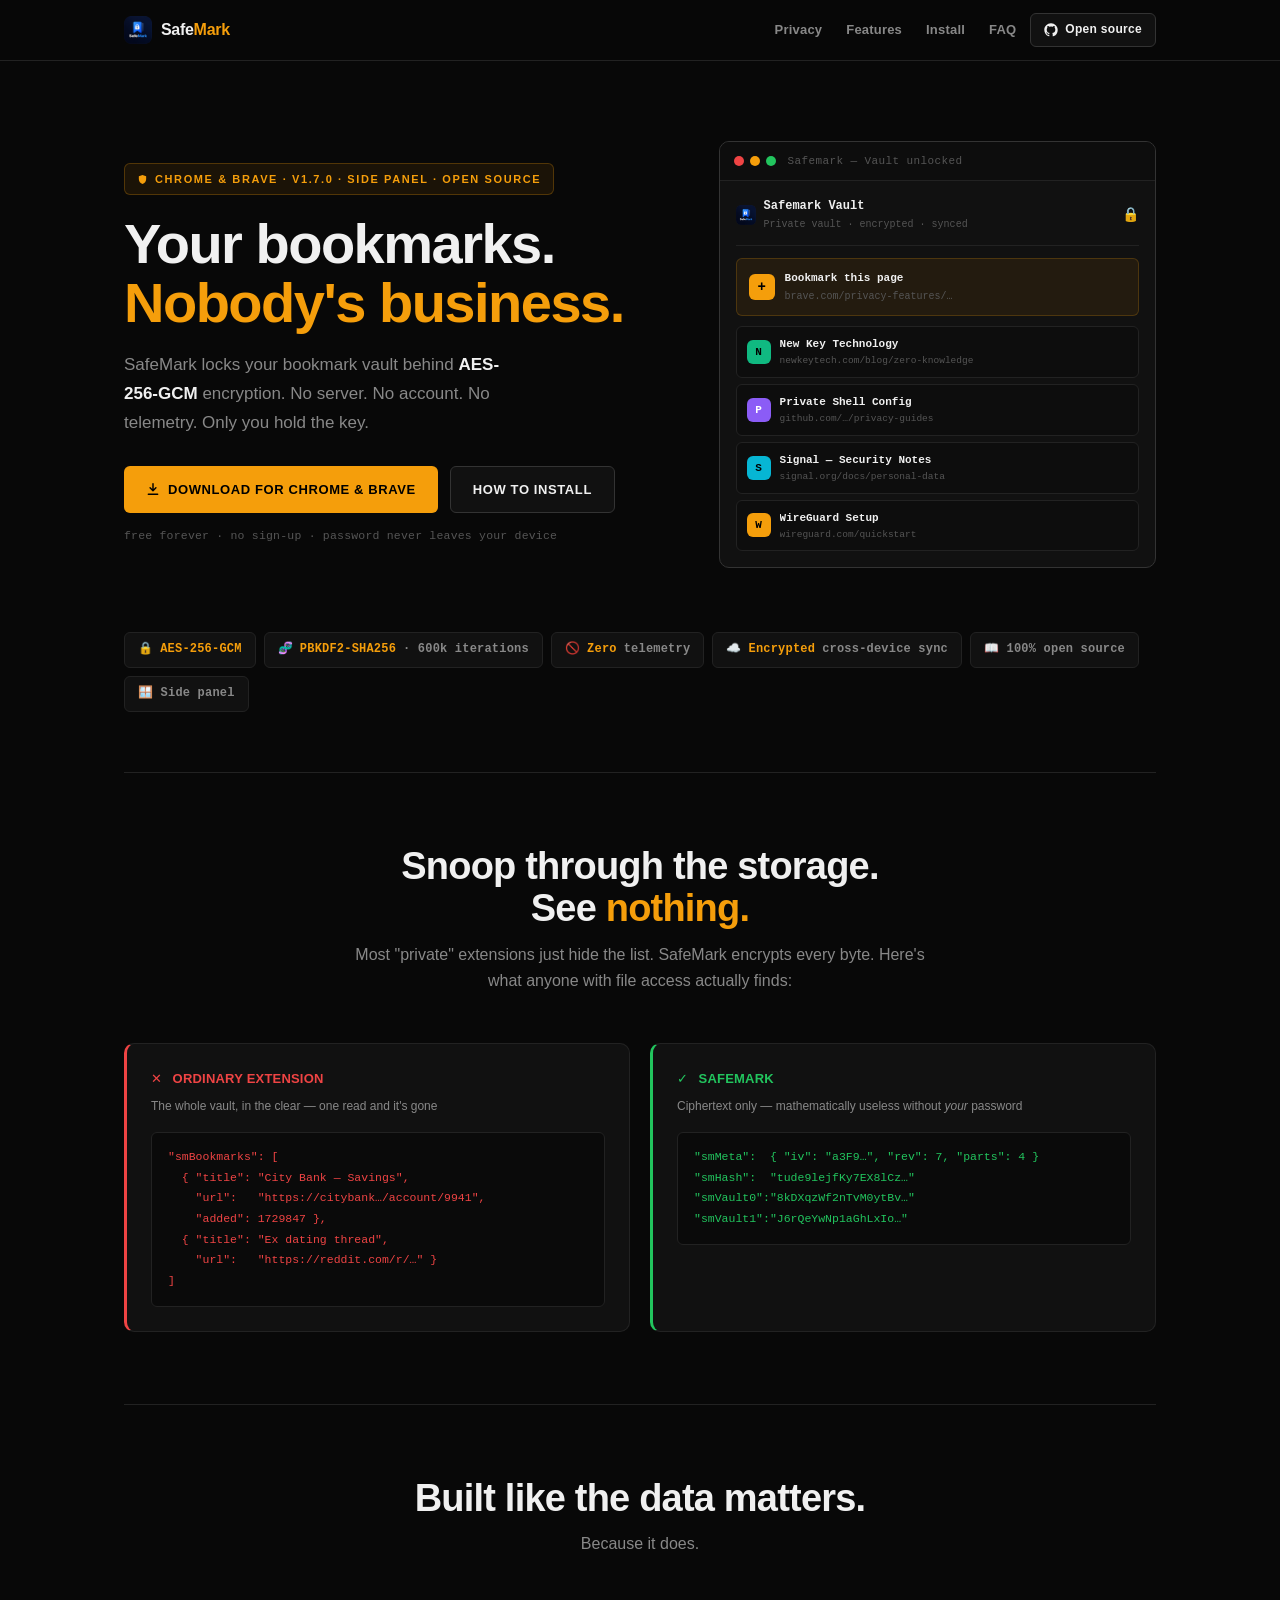
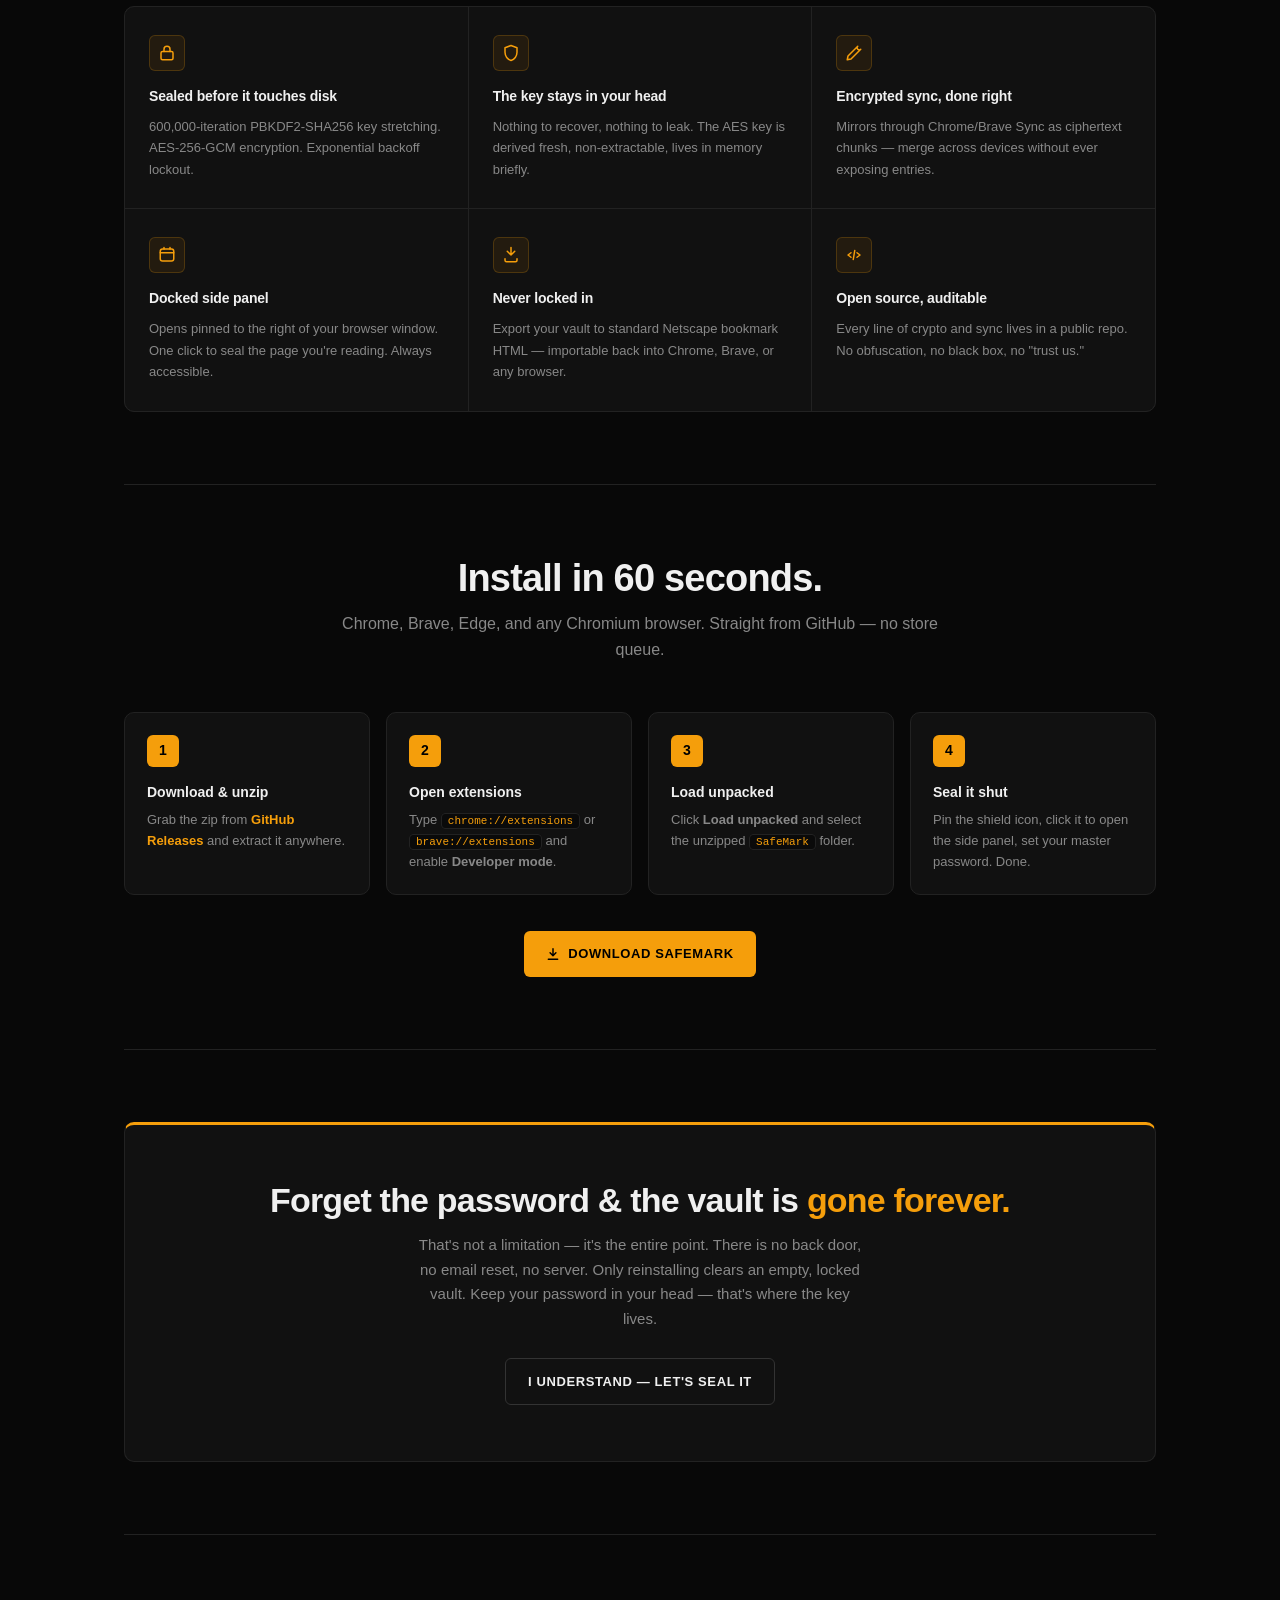
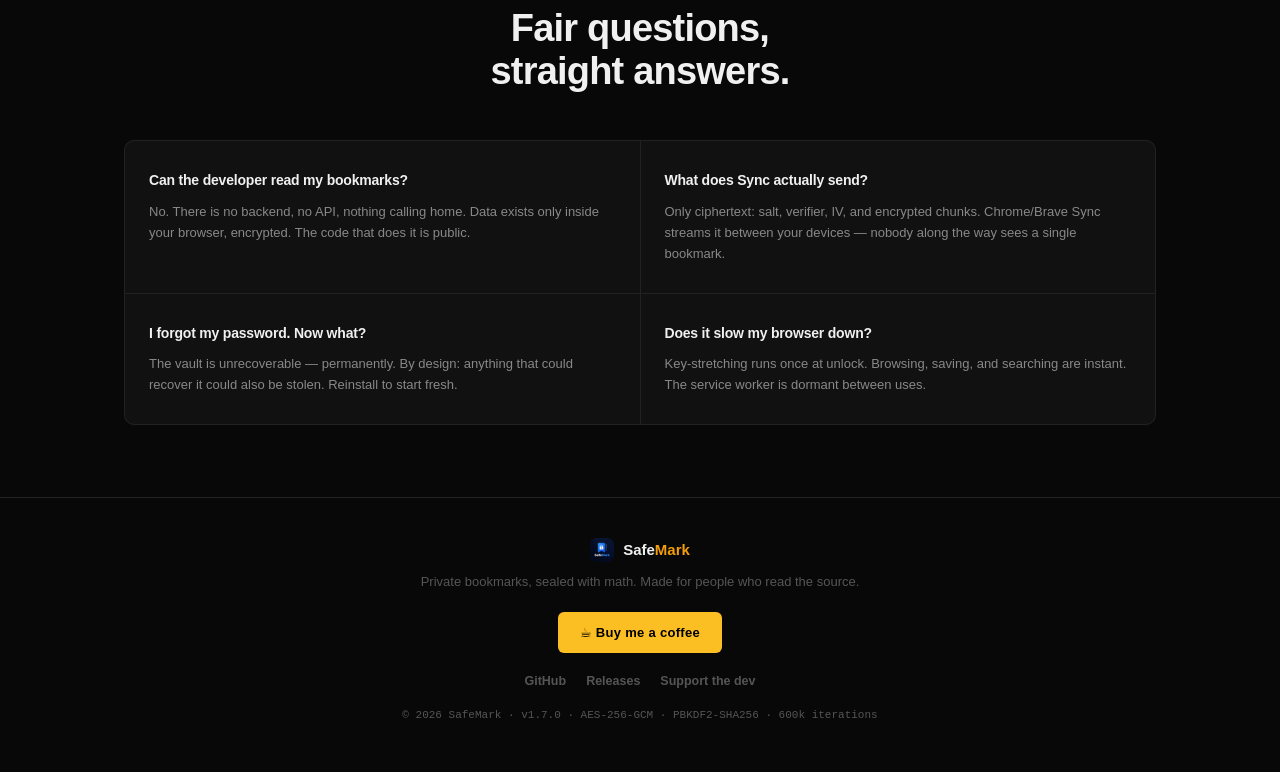
==== commit 2a766c82: "v1.7.0 — fix side panel, Hallmark redesign (extension + website) Extension fixes: - manifest.json: a" ====
--- a/docs/index.html
+++ b/docs/index.html
@@ -4,231 +4,544 @@
 <meta charset="utf-8">
 <meta name="viewport" content="width=device-width, initial-scale=1">
 <title>SafeMark — Private, Encrypted Bookmark Vault</title>
-<meta name="description" content="SafeMark seals your bookmarks with AES-256-GCM encryption. Your password never leaves your head. Free, open-source, works in Chrome &amp; Brave.">
+<meta name="description" content="SafeMark seals your bookmarks with AES-256-GCM encryption. Your password never leaves your head. Free, open-source, Chrome & Brave side panel extension.">
 <link rel="icon" type="image/png" sizes="64x64" href="assets/favicon-64.png">
 <link rel="icon" type="image/png" sizes="32x32" href="assets/favicon-32.png">
 <link rel="icon" type="image/png" sizes="16x16" href="assets/favicon-16.png">
 <link rel="apple-touch-icon" href="assets/logo-128.png">
 <style>
-  :root{
-    --bg:#070d1a;
-    --bg2:#0b1426;
-    --ink:#eef4ff;
-    --dim:#9db0cc;
-    --blue:#2f7cf6;
-    --blue2:#5aa9ff;
-    --glass:rgba(255,255,255,.055);
-    --glass-hi:rgba(255,255,255,.10);
-    --line:rgba(255,255,255,.09);
-    --radius:22px;
-  }
-  *{box-sizing:border-box;margin:0;padding:0}
-  html{scroll-behavior:smooth}
-  body{
-    background:var(--bg);
-    color:var(--ink);
-    font:16px/1.6 -apple-system,BlinkMacSystemFont,"Segoe UI",Roboto,Inter,Helvetica,Arial,sans-serif;
-    -webkit-font-smoothing:antialiased;
-    overflow-x:hidden;
-  }
-  ::selection{background:rgba(47,124,246,.4)}
-
-  /* ambient glows */
-  .glow{position:fixed;border-radius:50%;filter:blur(120px);pointer-events:none;z-index:0}
-  .glow.b1{width:560px;height:560px;background:rgba(31,108,255,.16);top:-180px;left:-120px}
-  .glow.b2{width:480px;height:480px;background:rgba(74,158,255,.10);top:38%;right:-200px}
-  .glow.b3{width:420px;height:420px;background:rgba(31,108,255,.08);bottom:-160px;left:22%}
-
-  .wrap{position:relative;z-index:1;max-width:1080px;margin:0 auto;padding:0 24px}
-
-  /* ── nav ── */
-  nav{
-    position:sticky;top:0;z-index:50;
-    backdrop-filter:blur(18px);-webkit-backdrop-filter:blur(18px);
-    background:rgba(7,13,26,.72);
-    border-bottom:1px solid var(--line);
-  }
-  nav .wrap{display:flex;align-items:center;gap:14px;height:64px}
-  .brand{display:flex;align-items:center;gap:10px;font-weight:700;font-size:17px;letter-spacing:.2px;text-decoration:none;color:var(--ink)}
-  .brand img{width:30px;height:30px;border-radius:8px}
-  .brand b{color:var(--blue2);font-weight:700}
-  nav .links{margin-left:auto;display:flex;gap:26px}
-  nav .links a{color:var(--dim);text-decoration:none;font-size:14px;font-weight:600;transition:color .2s}
-  nav .links a:hover{color:var(--ink)}
-  nav .gh{display:flex;align-items:center;gap:7px;background:var(--glass);border:1px solid var(--line);padding:7px 14px;border-radius:99px;color:var(--ink);text-decoration:none;font-size:13px;font-weight:600;transition:.2s}
-  nav .gh:hover{background:var(--glass-hi)}
-  @media (max-width:720px){nav .links{display:none}}
-
-  /* ── hero ── */
-  .hero{display:grid;grid-template-columns:1.05fr .95fr;gap:56px;align-items:center;padding:76px 0 60px}
-  @media (max-width:900px){.hero{grid-template-columns:1fr;padding-top:48px;text-align:center}}
-  .kicker{
-    display:inline-flex;align-items:center;gap:8px;
-    background:rgba(47,124,246,.12);border:1px solid rgba(90,169,255,.28);
-    color:var(--blue2);font-size:12.5px;font-weight:700;letter-spacing:1.4px;
-    text-transform:uppercase;padding:7px 14px;border-radius:99px;margin-bottom:22px;
-  }
-  h1{font-size:clamp(38px,5.4vw,58px);line-height:1.06;letter-spacing:-1.5px;font-weight:800}
-  h1 .grad{background:linear-gradient(92deg,var(--blue),var(--blue2) 70%);-webkit-background-clip:text;background-clip:text;-webkit-text-fill-color:transparent}
-  .hero p.lead{color:var(--dim);font-size:18px;margin:20px 0 30px;max-width:44ch}
-  @media (max-width:900px){.hero p.lead{margin-inline:auto}}
-  .cta{display:flex;gap:14px;flex-wrap:wrap;justify-content:inherit}
-  @media (max-width:900px){.cta{justify-content:center}}
-  .btn{
-    display:inline-flex;align-items:center;gap:9px;
-    padding:14px 26px;border-radius:14px;font-weight:700;font-size:15px;text-decoration:none;
-    transition:transform .16s, box-shadow .16s, background .16s;cursor:pointer;
-  }
-  .btn-primary{
-    background:linear-gradient(135deg,#2f7cf6,#5aa9ff);color:#fff;
-    box-shadow:0 10px 30px rgba(47,124,246,.38);
-  }
-  .btn-primary:hover{transform:translateY(-2px);box-shadow:0 16px 38px rgba(47,124,246,.5)}
-  .btn-ghost{background:var(--glass);border:1px solid var(--line);color:var(--ink)}
-  .btn-ghost:hover{background:var(--glass-hi);transform:translateY(-2px)}
-  .meta-note{margin-top:16px;font-size:12.5px;color:#6f83a3}
-
-  /* ── vault mockup ── */
-  .mockup{
-    position:relative;padding:40px 26px;border-radius:28px;
-    background:linear-gradient(160deg,rgba(255,255,255,.07),rgba(255,255,255,.02));
-    border:1px solid var(--line);
-    box-shadow:0 40px 90px rgba(2,8,24,.55);
-    animation:float 7s ease-in-out infinite;
-  }
-  @keyframes float{0%,100%{transform:translateY(0)}50%{transform:translateY(-10px)}}
-  .panel-frame{
-    background:rgba(10,17,34,.75);border:1px solid var(--line);border-radius:18px;
-    padding:18px;backdrop-filter:blur(8px);
-  }
-  .panel-head{display:flex;align-items:center;gap:9px;margin-bottom:14px}
-  .panel-head .dot{width:9px;height:9px;border-radius:50%}
-  .panel-title{font-size:12px;font-weight:700;color:var(--dim);letter-spacing:.6px;margin-left:4px}
-  .save-row{
-    display:flex;align-items:center;gap:9px;padding:10px 12px;border-radius:11px;
-    background:rgba(47,124,246,.13);border:1px solid rgba(90,169,255,.25);margin-bottom:14px;
-  }
-  .save-row svg{flex:none}
-  .save-row span{font-size:12px;color:#bcd3f5;white-space:nowrap;overflow:hidden;text-overflow:ellipsis}
-  .bm{display:flex;flex-direction:column;gap:9px}
-  .bmi{display:flex;gap:10px;align-items:center;background:var(--glass);border:1px solid var(--line);border-radius:11px;padding:10px 12px}
-  .bmi .fav{width:26px;height:26px;border-radius:7px;display:flex;align-items:center;justify-content:center;font-size:13px;font-weight:700;color:#fff;flex:none}
-  .bmi .t{font-size:13px;font-weight:600}
-  .bmi .u{font-size:11px;color:#71869f;white-space:nowrap;overflow:hidden;text-overflow:ellipsis}
-  .badge-float{
-    position:absolute;display:flex;align-items:center;gap:8px;
-    background:rgba(13,22,44,.82);border:1px solid rgba(90,169,255,.30);border-radius:14px;
-    padding:10px 15px;font-size:12.5px;font-weight:700;color:var(--ink);
-    backdrop-filter:blur(12px);box-shadow:0 18px 40px rgba(2,8,24,.5);
-  }
-  .bf.a{top:14px;right:-14px;animation:float 6s .8s ease-in-out infinite}
-  .bf.b{bottom:-18px;left:-14px;animation:float 7s .3s ease-in-out infinite}
-  .bf svg{flex:none}
-  @media (max-width:640px){.bf.a{right:6px}.bf.b{left:6px}}
-
-  /* ── trust strip ── */
-  .trust{display:flex;flex-wrap:wrap;gap:12px;padding:10px 0 70px}
-  .chip{
-    display:inline-flex;align-items:center;gap:8px;
-    background:var(--glass);border:1px solid var(--line);border-radius:99px;
-    padding:9px 17px;font-size:13px;font-weight:600;color:#c6d5ee;
-  }
-  .chip b{color:var(--blue2)}
-
-  section{padding:64px 0}
-  .sec-head{text-align:center;max-width:640px;margin:0 auto 46px}
-  h2{font-size:clamp(28px,3.6vw,38px);letter-spacing:-.8px;font-weight:800;line-height:1.15}
-  .sec-head p{color:var(--dim);margin-top:12px;font-size:16.5px}
-
-  /* ── ciphertext reveal ── */
-  .split{display:grid;grid-template-columns:1fr 1fr;gap:26px}
-  @media (max-width:820px){.split{grid-template-columns:1fr}}
-  .cipher-card{
-    background:var(--bg2);border:1px solid var(--line);border-radius:var(--radius);
-    padding:26px;min-width:0;
-  }
-  .cipher-card h3{font-size:15px;font-weight:700;margin-bottom:4px;display:flex;align-items:center;gap:9px}
-  .cipher-card small{color:#71869f;font-size:12.5px}
-  pre.code{
-    margin-top:16px;background:rgba(0,0,0,.45);border:1px solid rgba(255,255,255,.07);
-    border-radius:12px;padding:15px 17px;overflow-x:auto;
-    font:12px/1.75 ui-monospace,SFMono-Regular,Menlo,Consolas,monospace;color:#8fe3b4;
-  }
-  pre.code .red{color:#ff8f8f}
-  .safe-title{color:#8fe3b4}
-  .unsafe-title{color:#ff8f8f}
-
-  /* ── features grid ── */
-  .grid{display:grid;grid-template-columns:repeat(3,1fr);gap:18px}
-  @media (max-width:900px){.grid{grid-template-columns:repeat(2,1fr)}}
-  @media (max-width:600px){.grid{grid-template-columns:1fr}}
-  .feat{
-    background:linear-gradient(160deg,rgba(255,255,255,.06),rgba(255,255,255,.02));
-    border:1px solid var(--line);border-radius:var(--radius);padding:26px;
-    transition:transform .2s, border-color .2s;
-  }
-  .feat:hover{transform:translateY(-4px);border-color:rgba(90,169,255,.35)}
-  .feat .ico{
-    width:44px;height:44px;border-radius:13px;display:flex;align-items:center;justify-content:center;
-    background:linear-gradient(135deg,rgba(47,124,246,.25),rgba(90,169,255,.10));
-    border:1px solid rgba(90,169,255,.3);margin-bottom:16px;
-  }
-  .feat h3{font-size:16.5px;font-weight:700;margin-bottom:7px}
-  .feat p{color:var(--dim);font-size:14.3px}
-
-  /* ── steps ── */
-  .steps{display:grid;grid-template-columns:repeat(4,1fr);gap:18px}
-  @media (max-width:900px){.steps{grid-template-columns:repeat(2,1fr)}}
-  @media (max-width:560px){.steps{grid-template-columns:1fr}}
-  .step{background:var(--glass);border:1px solid var(--line);border-radius:var(--radius);padding:24px;position:relative}
-  .step .n{
-    width:34px;height:34px;border-radius:11px;display:flex;align-items:center;justify-content:center;
-    background:linear-gradient(135deg,var(--blue),var(--blue2));color:#fff;font-weight:800;font-size:15px;margin-bottom:14px;
-  }
-  .step h3{font-size:15.5px;font-weight:700;margin-bottom:6px}
-  .step p{color:var(--dim);font-size:13.8px}
-  .step code{background:rgba(0,0,0,.4);border:1px solid rgba(255,255,255,.08);padding:2px 7px;border-radius:7px;font-size:12px;color:#bcd3f5}
-
-  /* ── privacy vault guarantee ── */
-  .guarantee{
-    text-align:center;border-radius:30px;padding:56px 30px;
-    background:linear-gradient(140deg,rgba(47,124,246,.16),rgba(10,17,34,.4));
-    border:1px solid rgba(90,169,255,.22);
-  }
-  .guarantee h2{font-size:clamp(26px,3.4vw,36px)}
-  .guarantee p{color:var(--dim);max-width:56ch;margin:14px auto 26px}
-
-  /* ── footer ── */
-  footer{border-top:1px solid var(--line);padding:38px 0 46px;text-align:center}
-  footer .fbrand{display:flex;align-items:center;justify-content:center;gap:10px;font-weight:700;margin-bottom:10px}
-  footer .fbrand img{width:26px;height:26px;border-radius:7px}
-  footer p{color:#6f83a3;font-size:13.5px}
-  .bmc{
-    display:inline-flex;align-items:center;gap:9px;margin-top:20px;
-    background:#ffdd00;color:#0b1426;font-weight:800;font-size:14px;
-    padding:12px 24px;border-radius:99px;text-decoration:none;transition:transform .16s, box-shadow .16s;
-  }
-  .bmc:hover{transform:translateY(-2px);box-shadow:0 12px 30px rgba(255,221,0,.25)}
-  .frow{display:flex;justify-content:center;gap:22px;margin-top:18px}
-  .frow a{color:var(--dim);text-decoration:none;font-size:13.5px;font-weight:600}
-  .frow a:hover{color:var(--ink)}
-
-  /* reveal on scroll */
-  .rv{opacity:0;transform:translateY(22px);transition:opacity .7s ease, transform .7s ease}
-  .rv.in{opacity:1;transform:none}
+  /* ══════════ SAFEMARK SITE · Hallmark-philosophy design ══════════ */
+  :root {
+    --bg:      #080808;
+    --surface: #111111;
+    --surface2:#161616;
+    --border:  #222222;
+    --border2: #333333;
+    --text:    #f0f0f0;
+    --muted:   #555555;
+    --mid:     #888888;
+    --amber:   #F59E0B;
+    --amber-d: #D97706;
+    --amber-lo:rgba(245,158,11,0.08);
+    --green:   #22c55e;
+    --red:     #ef4444;
+    --r:       6px;
+    --r-lg:    10px;
+  }
+
+  *, *::before, *::after { box-sizing: border-box; margin: 0; padding: 0; }
+  html { scroll-behavior: smooth; }
+
+  body {
+    background: var(--bg);
+    color: var(--text);
+    font: 15px/1.65 "Helvetica Neue", Helvetica, Arial, system-ui, sans-serif;
+    -webkit-font-smoothing: antialiased;
+    overflow-x: hidden;
+  }
+
+  ::selection { background: rgba(245,158,11,0.3); }
+
+  .wrap {
+    max-width: 1080px;
+    margin: 0 auto;
+    padding: 0 24px;
+  }
+
+  /* ── NAV ── */
+  nav {
+    position: sticky;
+    top: 0;
+    z-index: 50;
+    background: rgba(8,8,8,0.95);
+    border-bottom: 1px solid var(--border);
+  }
+  nav .wrap {
+    display: flex;
+    align-items: center;
+    gap: 14px;
+    height: 60px;
+  }
+  .brand {
+    display: flex;
+    align-items: center;
+    gap: 9px;
+    font-weight: 800;
+    font-size: 16px;
+    letter-spacing: -0.3px;
+    text-decoration: none;
+    color: var(--text);
+  }
+  .brand img { width: 28px; height: 28px; border-radius: var(--r); }
+  .brand b { color: var(--amber); }
+
+  .nav-links {
+    margin-left: auto;
+    display: flex;
+    align-items: center;
+    gap: 24px;
+  }
+  .nav-links a {
+    color: var(--mid);
+    text-decoration: none;
+    font-size: 13px;
+    font-weight: 600;
+    letter-spacing: 0.2px;
+    transition: color 0.15s;
+  }
+  .nav-links a:hover { color: var(--text); }
+
+  .nav-gh {
+    display: flex;
+    align-items: center;
+    gap: 7px;
+    background: var(--surface);
+    border: 1px solid var(--border2);
+    padding: 6px 13px;
+    border-radius: var(--r);
+    color: var(--text);
+    text-decoration: none;
+    font-size: 12px;
+    font-weight: 700;
+    letter-spacing: 0.3px;
+    transition: border-color 0.15s, background 0.15s;
+  }
+  .nav-gh:hover { border-color: var(--amber); background: var(--surface2); }
+
+  @media (max-width: 720px) { .nav-links { display: none; } }
+
+  /* ── HERO ── */
+  .hero {
+    display: grid;
+    grid-template-columns: 1.1fr 0.9fr;
+    gap: 60px;
+    align-items: center;
+    padding: 80px 0 64px;
+  }
+  @media (max-width: 900px) {
+    .hero { grid-template-columns: 1fr; padding-top: 48px; text-align: center; }
+    .hero-right { display: none; }
+  }
+
+  .kicker {
+    display: inline-flex;
+    align-items: center;
+    gap: 7px;
+    background: var(--amber-lo);
+    border: 1px solid rgba(245,158,11,0.25);
+    color: var(--amber);
+    font-size: 11px;
+    font-weight: 800;
+    letter-spacing: 1.6px;
+    text-transform: uppercase;
+    padding: 6px 12px;
+    border-radius: var(--r);
+    margin-bottom: 20px;
+  }
+
+  h1 {
+    font-size: clamp(36px, 5vw, 56px);
+    line-height: 1.05;
+    letter-spacing: -1.5px;
+    font-weight: 900;
+  }
+  h1 .amber { color: var(--amber); }
+
+  .lead {
+    color: var(--mid);
+    font-size: 17px;
+    line-height: 1.7;
+    margin: 18px 0 28px;
+    max-width: 42ch;
+  }
+  @media (max-width: 900px) { .lead { margin-inline: auto; } }
+
+  /* CTA buttons */
+  .cta { display: flex; gap: 12px; flex-wrap: wrap; }
+  @media (max-width: 900px) { .cta { justify-content: center; } }
+
+  .btn {
+    display: inline-flex;
+    align-items: center;
+    gap: 8px;
+    padding: 12px 22px;
+    border-radius: var(--r);
+    font-weight: 700;
+    font-size: 13px;
+    letter-spacing: 0.6px;
+    text-transform: uppercase;
+    text-decoration: none;
+    transition: background 0.15s, border-color 0.15s, transform 0.12s;
+    cursor: pointer;
+    border: none;
+  }
+  .btn:active { transform: scale(0.98); }
+
+  .btn-primary {
+    background: var(--amber);
+    color: #000;
+  }
+  .btn-primary:hover { background: var(--amber-d); }
+
+  .btn-ghost {
+    background: var(--surface);
+    border: 1px solid var(--border2);
+    color: var(--text);
+  }
+  .btn-ghost:hover { border-color: var(--amber); }
+
+  .meta-note {
+    margin-top: 14px;
+    font-size: 11.5px;
+    color: var(--muted);
+    font-family: ui-monospace, Menlo, monospace;
+    letter-spacing: 0.2px;
+  }
+
+  /* ── TERMINAL MOCKUP (right side of hero) ── */
+  .terminal {
+    background: var(--surface);
+    border: 1px solid var(--border2);
+    border-radius: var(--r-lg);
+    overflow: hidden;
+    font-family: ui-monospace, "Cascadia Code", Menlo, monospace;
+  }
+  .term-bar {
+    display: flex;
+    align-items: center;
+    gap: 6px;
+    padding: 10px 14px;
+    background: #0d0d0d;
+    border-bottom: 1px solid var(--border);
+  }
+  .term-dot {
+    width: 10px; height: 10px;
+    border-radius: 50%;
+    background: var(--border2);
+  }
+  .term-dot.r { background: #ef4444; }
+  .term-dot.y { background: #F59E0B; }
+  .term-dot.g { background: #22c55e; }
+  .term-title {
+    margin-left: 6px;
+    font-size: 11px;
+    color: var(--muted);
+    letter-spacing: 0.4px;
+  }
+  .term-body { padding: 16px; }
+
+  /* vault header row */
+  .vault-header {
+    display: flex;
+    align-items: center;
+    gap: 8px;
+    padding-bottom: 12px;
+    border-bottom: 1px solid var(--border);
+    margin-bottom: 12px;
+  }
+  .vault-header img { width: 20px; height: 20px; border-radius: 3px; }
+  .vault-title { font-size: 12px; font-weight: 700; color: var(--text); }
+  .vault-sub { font-size: 10px; color: var(--muted); }
+  .vault-lock { margin-left: auto; font-size: 14px; }
+
+  /* save row */
+  .save-row {
+    display: flex;
+    align-items: center;
+    gap: 10px;
+    padding: 10px 12px;
+    background: var(--amber-lo);
+    border: 1px solid rgba(245,158,11,0.2);
+    border-radius: var(--r);
+    margin-bottom: 10px;
+  }
+  .save-plus {
+    width: 26px; height: 26px;
+    background: var(--amber);
+    color: #000;
+    border-radius: var(--r);
+    display: flex;
+    align-items: center;
+    justify-content: center;
+    font-size: 14px;
+    font-weight: 800;
+    flex-shrink: 0;
+  }
+  .save-text { display: flex; flex-direction: column; gap: 1px; min-width: 0; }
+  .save-text strong { font-size: 11px; font-weight: 700; color: var(--text); }
+  .save-text span { font-size: 10px; color: var(--muted); white-space: nowrap; overflow: hidden; text-overflow: ellipsis; }
+
+  /* bookmark items in mockup */
+  .bm-list { display: flex; flex-direction: column; gap: 6px; }
+  .bm-item {
+    display: flex;
+    align-items: center;
+    gap: 9px;
+    padding: 8px 10px;
+    background: #0d0d0d;
+    border: 1px solid var(--border);
+    border-radius: var(--r);
+  }
+  .bm-av {
+    width: 24px; height: 24px;
+    border-radius: var(--r);
+    display: flex; align-items: center; justify-content: center;
+    font-size: 11px; font-weight: 800;
+    color: #000;
+    flex-shrink: 0;
+  }
+  .bm-text { min-width: 0; }
+  .bm-t { font-size: 11px; font-weight: 600; color: var(--text); white-space: nowrap; overflow: hidden; text-overflow: ellipsis; }
+  .bm-u { font-size: 9.5px; color: var(--muted); white-space: nowrap; overflow: hidden; text-overflow: ellipsis; font-family: ui-monospace, monospace; }
+
+  /* ── TRUST STRIP ── */
+  .trust {
+    display: flex;
+    flex-wrap: wrap;
+    gap: 8px;
+    padding: 0 0 60px;
+  }
+  .chip {
+    display: inline-flex;
+    align-items: center;
+    gap: 7px;
+    background: var(--surface);
+    border: 1px solid var(--border);
+    border-radius: var(--r);
+    padding: 7px 13px;
+    font-size: 12px;
+    font-weight: 600;
+    color: var(--mid);
+    font-family: ui-monospace, monospace;
+    letter-spacing: 0.2px;
+  }
+  .chip b { color: var(--amber); }
+
+  /* ── SECTIONS ── */
+  section { padding: 72px 0; border-top: 1px solid var(--border); }
+  .sec-head { max-width: 600px; margin: 0 auto 48px; text-align: center; }
+  h2 {
+    font-size: clamp(26px, 3.4vw, 38px);
+    letter-spacing: -0.8px;
+    font-weight: 900;
+    line-height: 1.12;
+  }
+  h2 .amber { color: var(--amber); }
+  .sec-head p { color: var(--mid); margin-top: 12px; font-size: 16px; }
+
+  /* ── CIPHER COMPARISON ── */
+  .split {
+    display: grid;
+    grid-template-columns: 1fr 1fr;
+    gap: 20px;
+  }
+  @media (max-width: 820px) { .split { grid-template-columns: 1fr; } }
+
+  .cipher-card {
+    background: var(--surface);
+    border: 1px solid var(--border);
+    border-left: 3px solid var(--border2);
+    border-radius: var(--r-lg);
+    padding: 24px;
+    min-width: 0;
+  }
+  .cipher-card.safe { border-left-color: var(--green); }
+  .cipher-card.unsafe { border-left-color: var(--red); }
+
+  .cipher-card h3 {
+    font-size: 13px;
+    font-weight: 800;
+    margin-bottom: 4px;
+    letter-spacing: 0.2px;
+    text-transform: uppercase;
+  }
+  .cipher-card small { color: var(--mid); font-size: 12px; }
+
+  pre.code {
+    margin-top: 14px;
+    background: #0a0a0a;
+    border: 1px solid var(--border);
+    border-radius: var(--r);
+    padding: 14px 16px;
+    overflow-x: auto;
+    font: 11.5px/1.8 ui-monospace, "Cascadia Code", Menlo, monospace;
+    color: #22c55e;
+  }
+  pre.code .bad { color: var(--red); }
+  .safe-label { color: var(--green); }
+  .unsafe-label { color: var(--red); }
+
+  /* ── FEATURES GRID ── */
+  .feat-grid {
+    display: grid;
+    grid-template-columns: repeat(3, 1fr);
+    gap: 1px;
+    background: var(--border);
+    border: 1px solid var(--border);
+    border-radius: var(--r-lg);
+    overflow: hidden;
+  }
+  @media (max-width: 900px) { .feat-grid { grid-template-columns: repeat(2, 1fr); } }
+  @media (max-width: 600px) { .feat-grid { grid-template-columns: 1fr; } }
+
+  .feat {
+    background: var(--surface);
+    padding: 28px 24px;
+    transition: background 0.15s;
+  }
+  .feat:hover { background: var(--surface2); }
+
+  .feat-ico {
+    width: 36px; height: 36px;
+    border-radius: var(--r);
+    background: var(--amber-lo);
+    border: 1px solid rgba(245,158,11,0.2);
+    display: flex;
+    align-items: center;
+    justify-content: center;
+    margin-bottom: 14px;
+  }
+
+  .feat h3 {
+    font-size: 14px;
+    font-weight: 800;
+    margin-bottom: 8px;
+    letter-spacing: -0.2px;
+  }
+  .feat p { color: var(--mid); font-size: 13px; line-height: 1.65; }
+
+  /* ── STEPS ── */
+  .steps {
+    display: grid;
+    grid-template-columns: repeat(4, 1fr);
+    gap: 16px;
+  }
+  @media (max-width: 900px) { .steps { grid-template-columns: repeat(2, 1fr); } }
+  @media (max-width: 560px) { .steps { grid-template-columns: 1fr; } }
+
+  .step {
+    background: var(--surface);
+    border: 1px solid var(--border);
+    border-radius: var(--r-lg);
+    padding: 22px;
+    position: relative;
+    transition: border-color 0.15s;
+  }
+  .step:hover { border-color: var(--amber); }
+
+  .step-n {
+    width: 32px; height: 32px;
+    border-radius: var(--r);
+    background: var(--amber);
+    color: #000;
+    font-weight: 900;
+    font-size: 14px;
+    display: flex;
+    align-items: center;
+    justify-content: center;
+    margin-bottom: 14px;
+  }
+  .step h3 { font-size: 14px; font-weight: 800; margin-bottom: 6px; }
+  .step p { color: var(--mid); font-size: 13px; line-height: 1.6; }
+  .step code {
+    background: #0a0a0a;
+    border: 1px solid var(--border);
+    padding: 1px 6px;
+    border-radius: 4px;
+    font: 11px ui-monospace, monospace;
+    color: var(--amber);
+  }
+
+  /* ── GUARANTEE ── */
+  .guarantee {
+    text-align: center;
+    padding: 56px 30px;
+    background: var(--surface);
+    border: 1px solid var(--border);
+    border-top: 3px solid var(--amber);
+    border-radius: var(--r-lg);
+  }
+  .guarantee h2 { font-size: clamp(24px, 3vw, 34px); }
+  .guarantee p { color: var(--mid); max-width: 54ch; margin: 14px auto 26px; font-size: 15px; }
+
+  /* ── FOOTER ── */
+  footer {
+    border-top: 1px solid var(--border);
+    padding: 40px 0 48px;
+    text-align: center;
+  }
+  .foot-brand {
+    display: flex;
+    align-items: center;
+    justify-content: center;
+    gap: 9px;
+    font-weight: 800;
+    font-size: 15px;
+    margin-bottom: 8px;
+  }
+  .foot-brand img { width: 24px; height: 24px; border-radius: var(--r); }
+  .foot-brand b { color: var(--amber); }
+  footer p { color: var(--muted); font-size: 13px; }
+
+  .bmc {
+    display: inline-flex;
+    align-items: center;
+    gap: 8px;
+    margin-top: 20px;
+    background: #FBBF24;
+    color: #000;
+    font-weight: 800;
+    font-size: 13px;
+    letter-spacing: 0.3px;
+    padding: 10px 22px;
+    border-radius: var(--r);
+    text-decoration: none;
+    transition: background 0.15s, transform 0.12s;
+  }
+  .bmc:hover { background: #F59E0B; }
+  .bmc:active { transform: scale(0.98); }
+
+  .foot-links {
+    display: flex;
+    justify-content: center;
+    gap: 20px;
+    margin-top: 18px;
+  }
+  .foot-links a {
+    color: var(--muted);
+    text-decoration: none;
+    font-size: 12.5px;
+    font-weight: 600;
+    transition: color 0.15s;
+  }
+  .foot-links a:hover { color: var(--text); }
+
+  /* ── SCROLL REVEAL ── */
+  .rv {
+    opacity: 0;
+    transform: translateY(18px);
+    transition: opacity 0.4s ease, transform 0.4s ease;
+  }
+  .rv.in { opacity: 1; transform: none; }
 </style>
 </head>
 <body>
-<div class="glow b1"></div><div class="glow b2"></div><div class="glow b3"></div>
-
+
+<!-- NAV -->
 <nav>
   <div class="wrap">
-    <a class="brand" href="#"><img src="assets/logo-128.png" alt=""><span>Safe<b>Mark</b></span></a>
-    <div class="links">
-      <a href="#privacy">Privacy</a><a href="#features">Features</a><a href="#install">Install</a><a href="#faq">FAQ</a>
-    </div>
-    <a class="gh" href="https://github.com/keshavsapra/SafeMark" target="_blank" rel="noopener">
-      <svg width="15" height="15" viewBox="0 0 24 24" fill="currentColor"><path d="M12 .5C5.65.5.5 5.65.5 12c0 5.08 3.29 9.39 7.86 10.91.58.1.79-.25.79-.55v-2.17c-3.2.7-3.87-1.36-3.87-1.36-.52-1.33-1.28-1.68-1.28-1.68-1.04-.72.08-.7.08-.7 1.15.08 1.76 1.19 1.76 1.19 1.03 1.76 2.7 1.25 3.36.96.1-.75.4-1.25.72-1.54-2.55-.29-5.24-1.28-5.24-5.7 0-1.26.45-2.29 1.19-3.1-.12-.29-.52-1.47.11-3.05 0 0 .97-.31 3.17 1.18a11 11 0 0 1 5.78 0c2.2-1.49 3.16-1.18 3.16-1.18.63 1.58.24 2.76.12 3.05.74.81 1.18 1.84 1.18 3.1 0 4.43-2.7 5.4-5.26 5.69.41.36.78 1.06.78 2.14v3.17c0 .3.21.66.8.55A11.51 11.51 0 0 0 23.5 12C23.5 5.65 18.35.5 12 .5z"/></svg>
+    <a class="brand" href="#">
+      <img src="assets/logo-128.png" alt="">
+      <span>Safe<b>Mark</b></span>
+    </a>
+    <div class="nav-links">
+      <a href="#privacy">Privacy</a>
+      <a href="#features">Features</a>
+      <a href="#install">Install</a>
+      <a href="#faq">FAQ</a>
+    </div>
+    <a class="nav-gh" href="https://github.com/keshavsapra/SafeMark" target="_blank" rel="noopener">
+      <svg width="14" height="14" viewBox="0 0 24 24" fill="currentColor"><path d="M12 .5C5.65.5.5 5.65.5 12c0 5.08 3.29 9.39 7.86 10.91.58.1.79-.25.79-.55v-2.17c-3.2.7-3.87-1.36-3.87-1.36-.52-1.33-1.28-1.68-1.28-1.68-1.04-.72.08-.7.08-.7 1.15.08 1.76 1.19 1.76 1.19 1.03 1.76 2.7 1.25 3.36.96.1-.75.4-1.25.72-1.54-2.55-.29-5.24-1.28-5.24-5.7 0-1.26.45-2.29 1.19-3.1-.12-.29-.52-1.47.11-3.05 0 0 .97-.31 3.17 1.18a11 11 0 0 1 5.78 0c2.2-1.49 3.16-1.18 3.16-1.18.63 1.58.24 2.76.12 3.05.74.81 1.18 1.84 1.18 3.1 0 4.43-2.7 5.4-5.26 5.69.41.36.78 1.06.78 2.14v3.17c0 .3.21.66.8.55A11.51 11.51 0 0 0 23.5 12C23.5 5.65 18.35.5 12 .5z"/></svg>
       Open source
     </a>
   </div>
@@ -236,78 +549,109 @@
 
 <div class="wrap">
 
-  <!-- ── HERO ── -->
+  <!-- HERO -->
   <div class="hero">
     <div>
       <span class="kicker">
-        <svg width="12" height="12" viewBox="0 0 24 24" fill="#5aa9ff"><path d="M12 2 4 5v6c0 5.05 3.4 9.75 8 11 4.6-1.25 8-5.95 8-11V5l-8-3z"/></svg>
-        Chrome &amp; Brave · Manifest V3 · Open Source
+        <svg width="11" height="11" viewBox="0 0 24 24" fill="#F59E0B"><path d="M12 2 4 5v6c0 5.05 3.4 9.75 8 11 4.6-1.25 8-5.95 8-11V5l-8-3z"/></svg>
+        Chrome &amp; Brave · v1.7.0 · Side Panel · Open Source
       </span>
-      <h1>Your bookmarks.<br><span class="grad">Nobody's business.</span></h1>
+      <h1>Your bookmarks.<br><span class="amber">Nobody's business.</span></h1>
       <p class="lead">
-        SafeMark locks your bookmark vault behind <b style="color:var(--ink)">AES-256-GCM</b> encryption.
-        Not even us — there's no server, no account, no telemetry. Only you hold the key.
+        SafeMark locks your bookmark vault behind <strong style="color:var(--text)">AES-256-GCM</strong> encryption.
+        No server. No account. No telemetry. Only you hold the key.
       </p>
       <div class="cta">
         <a class="btn btn-primary" href="https://github.com/keshavsapra/SafeMark/releases/latest/download/SafeMark.zip">
-          <svg width="16" height="16" viewBox="0 0 24 24" fill="none" stroke="currentColor" stroke-width="2.4" stroke-linecap="round" stroke-linejoin="round"><path d="M12 3v12m0 0 5-5m-5 5-5-5M4 21h16"/></svg>
+          <svg width="14" height="14" viewBox="0 0 24 24" fill="none" stroke="currentColor" stroke-width="2.5" stroke-linecap="round" stroke-linejoin="round"><path d="M12 3v12m0 0 5-5m-5 5-5-5M4 21h16"/></svg>
           Download for Chrome &amp; Brave
         </a>
         <a class="btn btn-ghost" href="#install">How to install</a>
       </div>
-      <div class="meta-note">Free forever · No sign-up · Your password never synced, never stored, never known</div>
-    </div>
-
-    <!-- vault mockup -->
-    <div class="mockup">
-      <div class="badge-float bf a">
-        <svg width="15" height="15" viewBox="0 0 24 24" fill="#5aa9ff"><path d="M12 1a5 5 0 0 0-5 5v3H6a2 2 0 0 0-2 2v9a2 2 0 0 0 2 2h12a2 2 0 0 0 2-2v-9a2 2 0 0 0-2-2h-1V6a5 5 0 0 0-5-5zm-3 8V6a3 3 0 1 1 6 0v3H9z"/></svg>
-        AES-256-GCM sealed
-      </div>
-      <div class="badge-float bf b">
-        <svg width="15" height="15" viewBox="0 0 24 24" fill="none" stroke="#5aa9ff" stroke-width="2.4" stroke-linecap="round" stroke-linejoin="round"><path d="M20 6 9 17l-5-5"/></svg>
-        Password never leaves your head
-      </div>
-      <div class="panel-frame">
-        <div class="panel-head">
-          <span class="dot" style="background:#2f7cf6"></span>
-          <span class="panel-title">Safemark · Vault unlocked</span>
+      <p class="meta-note">free forever · no sign-up · password never leaves your device</p>
+    </div>
+
+    <!-- Terminal mockup reflecting new extension design -->
+    <div class="hero-right">
+      <div class="terminal">
+        <div class="term-bar">
+          <span class="term-dot r"></span>
+          <span class="term-dot y"></span>
+          <span class="term-dot g"></span>
+          <span class="term-title">Safemark — Vault unlocked</span>
         </div>
-        <div class="save-row">
-          <svg width="14" height="14" viewBox="0 0 24 24" fill="none" stroke="#5aa9ff" stroke-width="2.2" stroke-linecap="round" stroke-linejoin="round"><path d="M12 5C8 2 4 2.5 4 2.5v16s4-.5 8 2c4-2.5 8-2 8-2v-16S16 2 12 5z"/><path d="M12 5v15.5"/></svg>
-          <span>brave.com/privacy-features/…</span>
+        <div class="term-body">
+          <div class="vault-header">
+            <img src="assets/logo-128.png" alt="">
+            <div>
+              <div class="vault-title">Safemark Vault</div>
+              <div class="vault-sub">Private vault · encrypted · synced</div>
+            </div>
+            <span class="vault-lock">🔒</span>
+          </div>
+          <div class="save-row">
+            <div class="save-plus">+</div>
+            <div class="save-text">
+              <strong>Bookmark this page</strong>
+              <span>brave.com/privacy-features/…</span>
+            </div>
+          </div>
+          <div class="bm-list">
+            <div class="bm-item">
+              <div class="bm-av" style="background:#10B981;color:#000">N</div>
+              <div class="bm-text">
+                <div class="bm-t">New Key Technology</div>
+                <div class="bm-u">newkeytech.com/blog/zero-knowledge</div>
+              </div>
+            </div>
+            <div class="bm-item">
+              <div class="bm-av" style="background:#8B5CF6;color:#fff">P</div>
+              <div class="bm-text">
+                <div class="bm-t">Private Shell Config</div>
+                <div class="bm-u">github.com/…/privacy-guides</div>
+              </div>
+            </div>
+            <div class="bm-item">
+              <div class="bm-av" style="background:#06B6D4;color:#000">S</div>
+              <div class="bm-text">
+                <div class="bm-t">Signal — Security Notes</div>
+                <div class="bm-u">signal.org/docs/personal-data</div>
+              </div>
+            </div>
+            <div class="bm-item">
+              <div class="bm-av" style="background:#F59E0B;color:#000">W</div>
+              <div class="bm-text">
+                <div class="bm-t">WireGuard Setup</div>
+                <div class="bm-u">wireguard.com/quickstart</div>
+              </div>
+            </div>
+          </div>
         </div>
-        <div class="bm">
-          <div class="bmi"><span class="fav" style="background:linear-gradient(135deg,#1e6ff2,#5aa9ff)">N</span><div style="min-width:0"><div class="t">New Key Technology</div><div class="u">newkeytech.com/blog/zero-knowledge</div></div></div>
-          <div class="bmi"><span class="fav" style="background:linear-gradient(135deg,#7a5cff,#a78bfa)">P</span><div style="min-width:0"><div class="t">Private Shell Config</div><div class="u">github.com/…/privacy-guides</div></div></div>
-          <div class="bmi"><span class="fav" style="background:linear-gradient(135deg,#22c1a4,#5eead4)">S</span><div style="min-width:0"><div class="t">Signal — Security Notes</div><div class="u">signal.org/docs/personal-data</div></div></div>
-          <div class="bmi"><span class="fav" style="background:linear-gradient(135deg,#f59e0b,#fbbf24)">W</span><div style="min-width:0"><div class="t">WireGuard Setup</div><div class="u">wireguard.com/quickstart</div></div></div>
-        </div>
       </div>
     </div>
   </div>
 
-  <!-- ── TRUST STRIP ── -->
+  <!-- TRUST STRIP -->
   <div class="trust rv">
-    <span class="chip">🔒 <b>AES-256-GCM</b> at rest</span>
-    <span class="chip">🧬 <b>PBKDF2-SHA256</b> · 600,000 iterations</span>
+    <span class="chip">🔒 <b>AES-256-GCM</b></span>
+    <span class="chip">🧬 <b>PBKDF2-SHA256</b> · 600k iterations</span>
     <span class="chip">🚫 <b>Zero</b> telemetry</span>
-    <span class="chip">☁️ <b>Encrypted</b> sync across devices</span>
+    <span class="chip">☁️ <b>Encrypted</b> cross-device sync</span>
     <span class="chip">📖 100% open source</span>
+    <span class="chip">🪟 Side panel</span>
   </div>
 
-  <!-- ── PRIVACY / WHAT A THIEF SEES ── -->
+  <!-- PRIVACY SECTION -->
   <section id="privacy">
     <div class="sec-head rv">
-      <h2>Snoop through the storage.<br>See <span class="grad">nothing.</span></h2>
-      <p>Most "private" bookmark extensions just hide the list. SafeMark encrypts every byte. Here's the honest comparison of what anyone with file access actually finds:</p>
+      <h2>Snoop through the storage.<br>See <span class="amber">nothing.</span></h2>
+      <p>Most "private" extensions just hide the list. SafeMark encrypts every byte. Here's what anyone with file access actually finds:</p>
     </div>
     <div class="split">
-      <div class="cipher-card rv">
-        <h3><span class="unsafe-title">✕&ensp;Ordinary extension</span></h3>
+      <div class="cipher-card unsafe rv">
+        <h3><span class="unsafe-label">✕ &ensp;Ordinary extension</span></h3>
         <small>The whole vault, in the clear — one read and it's gone</small>
-        <pre class="code">
-<span class="red">"smBookmarks": [
+        <pre class="code"><span class="bad">"smBookmarks": [
   { "title": "City Bank — Savings",
     "url":   "https://citybank…/account/9941",
     "added": 1729847 },
@@ -315,11 +659,10 @@
     "url":   "https://reddit.com/r/…" }
 ]</span></pre>
       </div>
-      <div class="cipher-card rv">
-        <h3><span class="safe-title">✓&ensp;SafeMark</span></h3>
-        <small>Ciphertext only, chunked &amp; mirrored — mathematically useless without <i>your</i> password</small>
-        <pre class="code">
-"smMeta":  { "iv": "a3F9…", "rev": 7, "parts": 4 }
+      <div class="cipher-card safe rv">
+        <h3><span class="safe-label">✓ &ensp;SafeMark</span></h3>
+        <small>Ciphertext only — mathematically useless without <i>your</i> password</small>
+        <pre class="code">"smMeta":  { "iv": "a3F9…", "rev": 7, "parts": 4 }
 "smHash":  "tude9lejfKy7EX8lCz…"
 "smVault0":"8kDXqzWf2nTvM0ytBv…"
 "smVault1":"J6rQeYwNp1aGhLxIo…"</pre>
@@ -327,108 +670,143 @@
     </div>
   </section>
 
-  <!-- ── FEATURES ── -->
+  <!-- FEATURES SECTION -->
   <section id="features">
     <div class="sec-head rv">
       <h2>Built like the data matters.</h2>
       <p>Because it does.</p>
     </div>
-    <div class="grid">
+    <div class="feat-grid">
       <div class="feat rv">
-        <div class="ico"><svg width="20" height="20" viewBox="0 0 24 24" fill="none" stroke="#5aa9ff" stroke-width="2" stroke-linecap="round" stroke-linejoin="round"><rect x="4" y="10" width="16" height="11" rx="2"/><path d="M8 10V7a4 4 0 0 1 8 0v3"/></svg></div>
+        <div class="feat-ico">
+          <svg width="18" height="18" viewBox="0 0 24 24" fill="none" stroke="#F59E0B" stroke-width="2" stroke-linecap="round" stroke-linejoin="round"><rect x="4" y="10" width="16" height="11" rx="2"/><path d="M8 10V7a4 4 0 0 1 8 0v3"/></svg>
+        </div>
         <h3>Sealed before it touches disk</h3>
-        <p>Your password derives a 512-bit key through PBKDF2-SHA256 with 600,000 iterations. AES-256-GCM encrypts the vault. Brute force faces rate-limited lockout with exponential backoff.</p>
+        <p>600,000-iteration PBKDF2-SHA256 key stretching. AES-256-GCM encryption. Exponential backoff lockout.</p>
       </div>
       <div class="feat rv">
-        <div class="ico"><svg width="20" height="20" viewBox="0 0 24 24" fill="none" stroke="#5aa9ff" stroke-width="2" stroke-linecap="round" stroke-linejoin="round"><rect x="4" y="10" width="16" height="11" rx="2"/><path d="M8 10V7a4 4 0 0 1 8 0v3"/><circle cx="12" cy="15" r="1.6"/><path d="M12 16.5v2"/></svg></div>
+        <div class="feat-ico">
+          <svg width="18" height="18" viewBox="0 0 24 24" fill="none" stroke="#F59E0B" stroke-width="2" stroke-linecap="round" stroke-linejoin="round"><path d="M12 2 4 5v6c0 5.05 3.4 9.75 8 11 4.6-1.25 8-5.95 8-11V5l-8-3z"/></svg>
+        </div>
         <h3>The key stays in your head</h3>
-        <p>Nothing to recover, nothing to leak. The stored verifier only proves the right password was typed — the AES key itself is derived fresh, non-extractable, and lives in memory for seconds at a time.</p>
+        <p>Nothing to recover, nothing to leak. The AES key is derived fresh, non-extractable, lives in memory briefly.</p>
       </div>
       <div class="feat rv">
-        <div class="ico"><svg width="20" height="20" viewBox="0 0 24 24" fill="none" stroke="#5aa9ff" stroke-width="2" stroke-linecap="round" stroke-linejoin="round"><path d="M17 3a2.8 2.8 0 0 0 4 4L8 20l-5 1 1-5z"/></svg></div>
+        <div class="feat-ico">
+          <svg width="18" height="18" viewBox="0 0 24 24" fill="none" stroke="#F59E0B" stroke-width="2" stroke-linecap="round" stroke-linejoin="round"><path d="M17 3a2.8 2.8 0 0 0 4 4L8 20l-5 1 1-5z"/></svg>
+        </div>
         <h3>Encrypted sync, done right</h3>
-        <p>Mirrors through Chrome/Brave Sync as ciphertext chunks — merge without ever exposing entries. Your bookmarks follow you across devices; your password does not.</p>
+        <p>Mirrors through Chrome/Brave Sync as ciphertext chunks — merge across devices without ever exposing entries.</p>
       </div>
       <div class="feat rv">
-        <div class="ico"><svg width="20" height="20" viewBox="0 0 24 24" fill="none" stroke="#5aa9ff" stroke-width="2" stroke-linecap="round" stroke-linejoin="round"><rect x="3" y="4" width="18" height="16" rx="3"/><path d="M3 9h18"/><path d="M8 4V2M16 4V2"/></svg></div>
+        <div class="feat-ico">
+          <svg width="18" height="18" viewBox="0 0 24 24" fill="none" stroke="#F59E0B" stroke-width="2" stroke-linecap="round" stroke-linejoin="round"><rect x="3" y="4" width="18" height="16" rx="3"/><path d="M3 9h18M8 4V2M16 4V2"/></svg>
+        </div>
         <h3>Docked side panel</h3>
-        <p>Open the vault where you browse — pinned to the right of the window. The "Bookmark this page" row follows your active tab live, one click to seal the page you're reading.</p>
+        <p>Opens pinned to the right of your browser window. One click to seal the page you're reading. Always accessible.</p>
       </div>
       <div class="feat rv">
-        <div class="ico"><svg width="20" height="20" viewBox="0 0 24 24" fill="none" stroke="#5aa9ff" stroke-width="2" stroke-linecap="round" stroke-linejoin="round"><path d="M12 2v10m0 0 5-5m-5 5-5-5"/><path d="M4 17v2a2 2 0 0 0 2 2h12a2 2 0 0 0 2-2v-2"/></svg></div>
+        <div class="feat-ico">
+          <svg width="18" height="18" viewBox="0 0 24 24" fill="none" stroke="#F59E0B" stroke-width="2" stroke-linecap="round" stroke-linejoin="round"><path d="M12 2v10m0 0 5-5m-5 5-5-5"/><path d="M4 17v2a2 2 0 0 0 2 2h12a2 2 0 0 0 2-2v-2"/></svg>
+        </div>
         <h3>Never locked in</h3>
-        <p>Export your whole vault to standard Netscape HTML — importable back into Chrome and Brave bookmarks, any day. No walled garden, no hostage-taking.</p>
+        <p>Export your vault to standard Netscape bookmark HTML — importable back into Chrome, Brave, or any browser.</p>
       </div>
       <div class="feat rv">
-        <div class="ico"><svg width="20" height="20" viewBox="0 0 24 24" fill="none" stroke="#5aa9ff" stroke-width="2" stroke-linecap="round" stroke-linejoin="round"><path d="M8 9l-4 3 4 3M16 9l4 3-4 3M13 6l-2 12"/></svg></div>
+        <div class="feat-ico">
+          <svg width="18" height="18" viewBox="0 0 24 24" fill="none" stroke="#F59E0B" stroke-width="2" stroke-linecap="round" stroke-linejoin="round"><path d="M8 9l-4 3 4 3M16 9l4 3-4 3M13 6l-2 12"/></svg>
+        </div>
         <h3>Open source, auditable</h3>
-        <p>Every line of crypto and sync lives in a public repo you can read in an afternoon. No obfuscation, no black box, no "trust us."</p>
+        <p>Every line of crypto and sync lives in a public repo. No obfuscation, no black box, no "trust us."</p>
       </div>
     </div>
   </section>
 
-  <!-- ── INSTALL ── -->
+  <!-- INSTALL SECTION -->
   <section id="install">
     <div class="sec-head rv">
       <h2>Install in 60 seconds.</h2>
-      <p>Chrome, Brave, Edge, and other Chromium browsers. No store approval queue — straight from GitHub.</p>
+      <p>Chrome, Brave, Edge, and any Chromium browser. Straight from GitHub — no store queue.</p>
     </div>
     <div class="steps">
-      <div class="step rv"><div class="n">1</div><h3>Download &amp; unzip</h3><p>Grab the zip from <a href="https://github.com/keshavsapra/SafeMark/releases" target="_blank" rel="noopener" style="color:var(--blue2)">GitHub Releases</a> and extract it anywhere you like.</p></div>
-      <div class="step rv"><div class="n">2</div><h3>Open extensions</h3><p>Type <code>chrome://extensions</code> (or <code>brave://extensions</code>) in the address bar and enable <b>Developer mode</b>.</p></div>
-      <div class="step rv"><div class="n">3</div><h3>Load unpacked</h3><p>Click <b>Load unpacked</b> and select the unzipped <code>SafeMark</code> folder.</p></div>
-      <div class="step rv"><div class="n">4</div><h3>Seal it shut</h3><p>Pin the shield, click it, set your master password. From now on, it's the only key.</p></div>
+      <div class="step rv">
+        <div class="step-n">1</div>
+        <h3>Download &amp; unzip</h3>
+        <p>Grab the zip from <a href="https://github.com/keshavsapra/SafeMark/releases" target="_blank" rel="noopener" style="color:var(--amber);text-decoration:none;font-weight:700">GitHub Releases</a> and extract it anywhere.</p>
+      </div>
+      <div class="step rv">
+        <div class="step-n">2</div>
+        <h3>Open extensions</h3>
+        <p>Type <code>chrome://extensions</code> or <code>brave://extensions</code> and enable <strong>Developer mode</strong>.</p>
+      </div>
+      <div class="step rv">
+        <div class="step-n">3</div>
+        <h3>Load unpacked</h3>
+        <p>Click <strong>Load unpacked</strong> and select the unzipped <code>SafeMark</code> folder.</p>
+      </div>
+      <div class="step rv">
+        <div class="step-n">4</div>
+        <h3>Seal it shut</h3>
+        <p>Pin the shield icon, click it to open the side panel, set your master password. Done.</p>
+      </div>
     </div>
     <div style="text-align:center;margin-top:36px" class="rv">
       <a class="btn btn-primary" href="https://github.com/keshavsapra/SafeMark/releases/latest/download/SafeMark.zip">
-        <svg width="16" height="16" viewBox="0 0 24 24" fill="none" stroke="currentColor" stroke-width="2.4" stroke-linecap="round" stroke-linejoin="round"><path d="M12 3v12m0 0 5-5m-5 5-5-5M4 21h16"/></svg>
+        <svg width="14" height="14" viewBox="0 0 24 24" fill="none" stroke="currentColor" stroke-width="2.5" stroke-linecap="round" stroke-linejoin="round"><path d="M12 3v12m0 0 5-5m-5 5-5-5M4 21h16"/></svg>
         Download SafeMark
       </a>
     </div>
   </section>
 
-  <!-- ── GUARANTEE ── -->
+  <!-- GUARANTEE SECTION -->
   <section>
     <div class="guarantee rv">
-      <h2>Forget the password &amp; the vault is <span class="grad">gone forever.</span></h2>
-      <p>That's not a limitation — it's the entire point. There is no back door, no email reset, no "recover my account" server, because there is no server. Only reinstalling wipes an <b style="color:var(--ink)">empty, locked vault.</b> Keep your password in your head — that's where the key lives.</p>
+      <h2>Forget the password &amp; the vault is <span class="amber">gone forever.</span></h2>
+      <p>That's not a limitation — it's the entire point. There is no back door, no email reset, no server. Only reinstalling clears an empty, locked vault. Keep your password in your head — that's where the key lives.</p>
       <a class="btn btn-ghost" href="#install">I understand — let's seal it</a>
     </div>
   </section>
 
-  <!-- ── FAQ ── -->
+  <!-- FAQ SECTION -->
   <section id="faq">
-    <div class="sec-head rv"><h2>Fair questions, straight answers.</h2></div>
-    <div class="grid" style="grid-template-columns:repeat(2,1fr)">
-      <div class="feat rv"><h3>Can the developer read my bookmarks?</h3><p>No. There is no backend, no API, nothing calling home. The data exists only inside your browser profile — encrypted. The code that does it is public.</p></div>
-      <div class="feat rv"><h3>What does Sync actually send?</h3><p>Only ciphertext: salt, verifier, IV and encrypted chunks. Chrome/Brave Sync streams that between your devices; nobody along the way — including your browser vendor — sees a single bookmark in the clear.</p></div>
-      <div class="feat rv"><h3>I forgot my password. Now what?</h3><p>The vault is unrecoverable — permanently. That is by design: anything that could recover it could also be stolen. Reinstall to start fresh.</p></div>
-      <div class="feat rv"><h3>Does it slow my browser down?</h3><p>The key-stretching work runs once, at unlock. Browsing, saving and searching are instant.</p></div>
+    <div class="sec-head rv"><h2>Fair questions,<br>straight answers.</h2></div>
+    <div style="display:grid;grid-template-columns:repeat(2,1fr);gap:1px;background:var(--border);border:1px solid var(--border);border-radius:var(--r-lg);overflow:hidden">
+      <div class="feat rv"><h3>Can the developer read my bookmarks?</h3><p>No. There is no backend, no API, nothing calling home. Data exists only inside your browser, encrypted. The code that does it is public.</p></div>
+      <div class="feat rv"><h3>What does Sync actually send?</h3><p>Only ciphertext: salt, verifier, IV, and encrypted chunks. Chrome/Brave Sync streams it between your devices — nobody along the way sees a single bookmark.</p></div>
+      <div class="feat rv"><h3>I forgot my password. Now what?</h3><p>The vault is unrecoverable — permanently. By design: anything that could recover it could also be stolen. Reinstall to start fresh.</p></div>
+      <div class="feat rv"><h3>Does it slow my browser down?</h3><p>Key-stretching runs once at unlock. Browsing, saving, and searching are instant. The service worker is dormant between uses.</p></div>
     </div>
   </section>
+
 </div>
 
 <footer>
-  <div class="fbrand"><img src="assets/logo-128.png" alt="">SafeMark</div>
+  <div class="foot-brand">
+    <img src="assets/logo-128.png" alt="">
+    <span>Safe<b>Mark</b></span>
+  </div>
   <p>Private bookmarks, sealed with math. Made for people who read the source.</p>
   <a class="bmc" href="https://buymeacoffee.com/ar_kenny" target="_blank" rel="noopener">
     ☕ Buy me a coffee
   </a>
-  <div class="frow">
+  <div class="foot-links">
     <a href="https://github.com/keshavsapra/SafeMark" target="_blank" rel="noopener">GitHub</a>
     <a href="https://github.com/keshavsapra/SafeMark/releases" target="_blank" rel="noopener">Releases</a>
     <a href="https://buymeacoffee.com/ar_kenny" target="_blank" rel="noopener">Support the dev</a>
   </div>
-  <p style="margin-top:14px">© 2026 SafeMark · AES-256-GCM · PBKDF2-SHA256 · 600k iterations</p>
+  <p style="margin-top:14px;font-family:ui-monospace,monospace;font-size:11px">
+    © 2026 SafeMark · v1.7.0 · AES-256-GCM · PBKDF2-SHA256 · 600k iterations
+  </p>
 </footer>
 
 <script>
-  // reveal-on-scroll
   const io = new IntersectionObserver((es) => {
-    es.forEach(e => { if (e.isIntersecting) { e.target.classList.add('in'); io.unobserve(e.target); } });
-  }, { threshold: .12 });
+    es.forEach(e => {
+      if (e.isIntersecting) { e.target.classList.add('in'); io.unobserve(e.target); }
+    });
+  }, { threshold: 0.1 });
   document.querySelectorAll('.rv').forEach((el, i) => {
-    el.style.transitionDelay = (i % 4) * 70 + 'ms';
+    el.style.transitionDelay = (i % 3) * 60 + 'ms';
     io.observe(el);
   });
 </script>
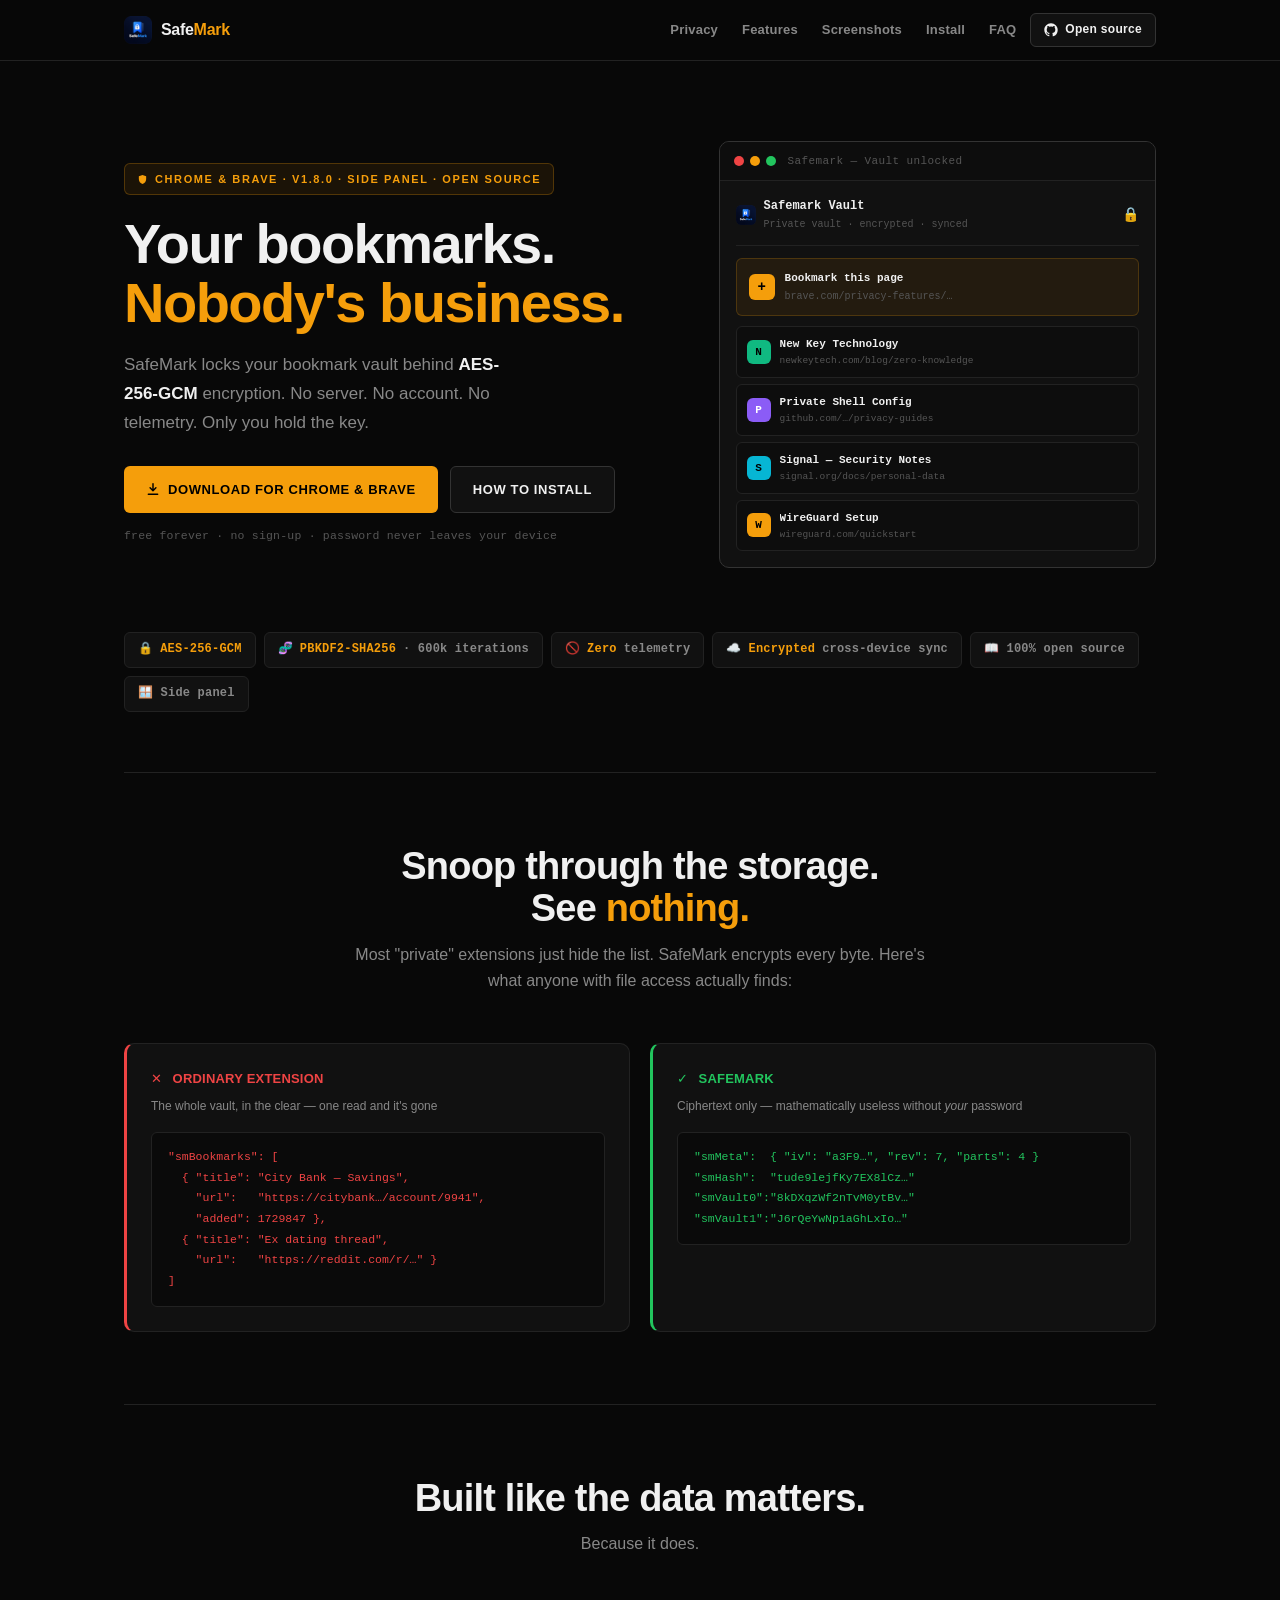
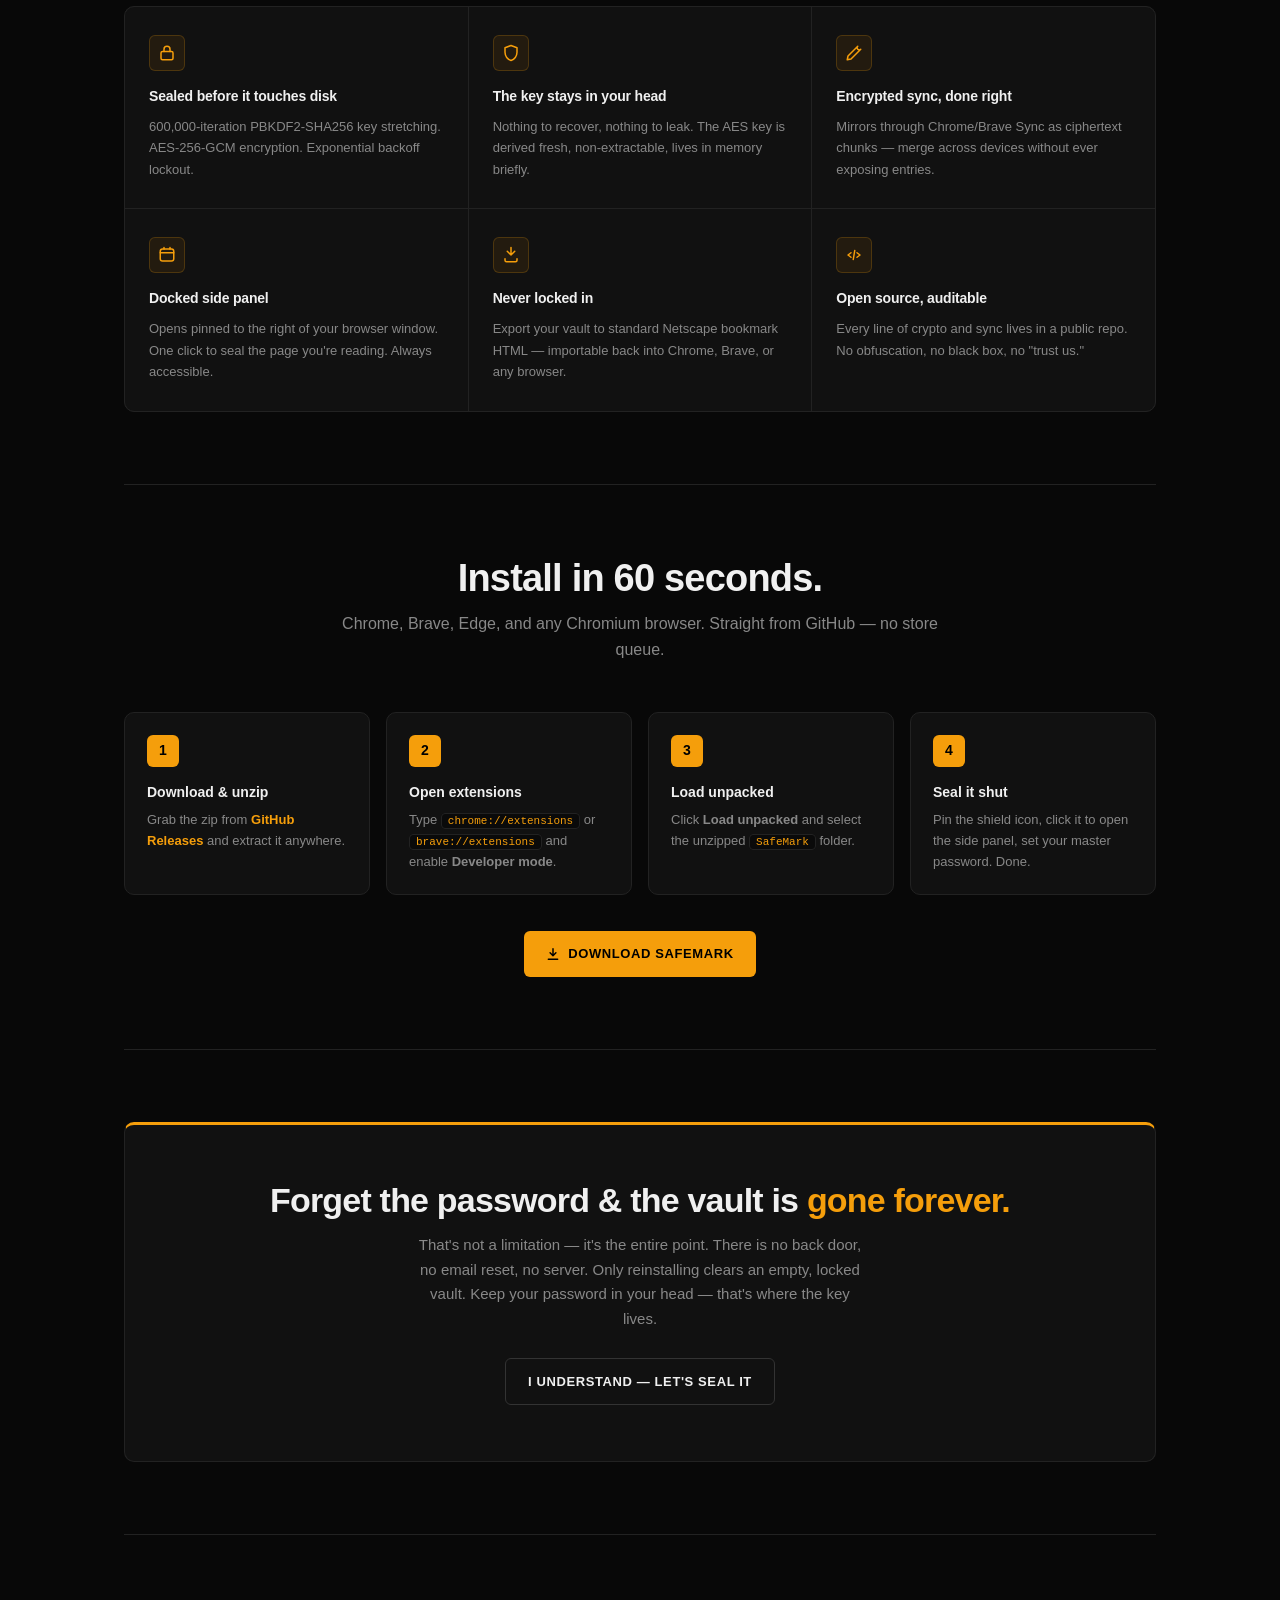
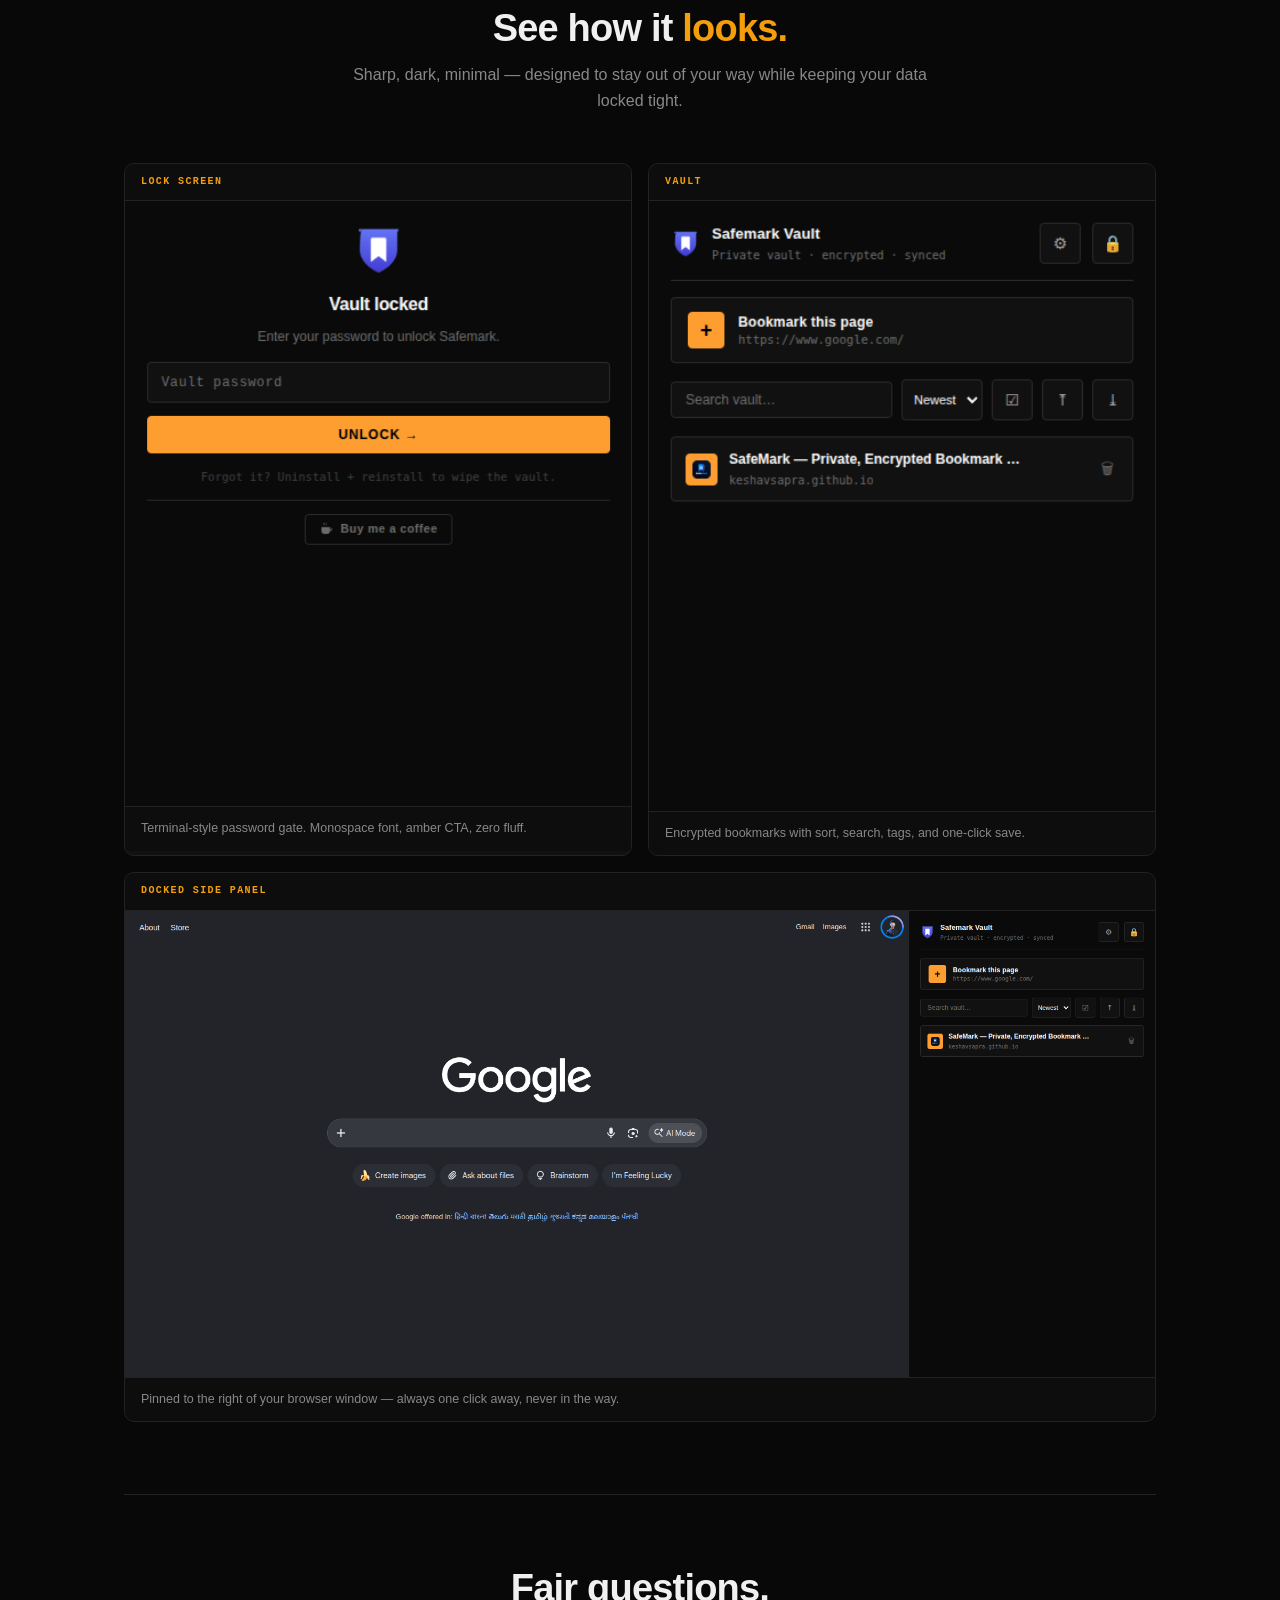
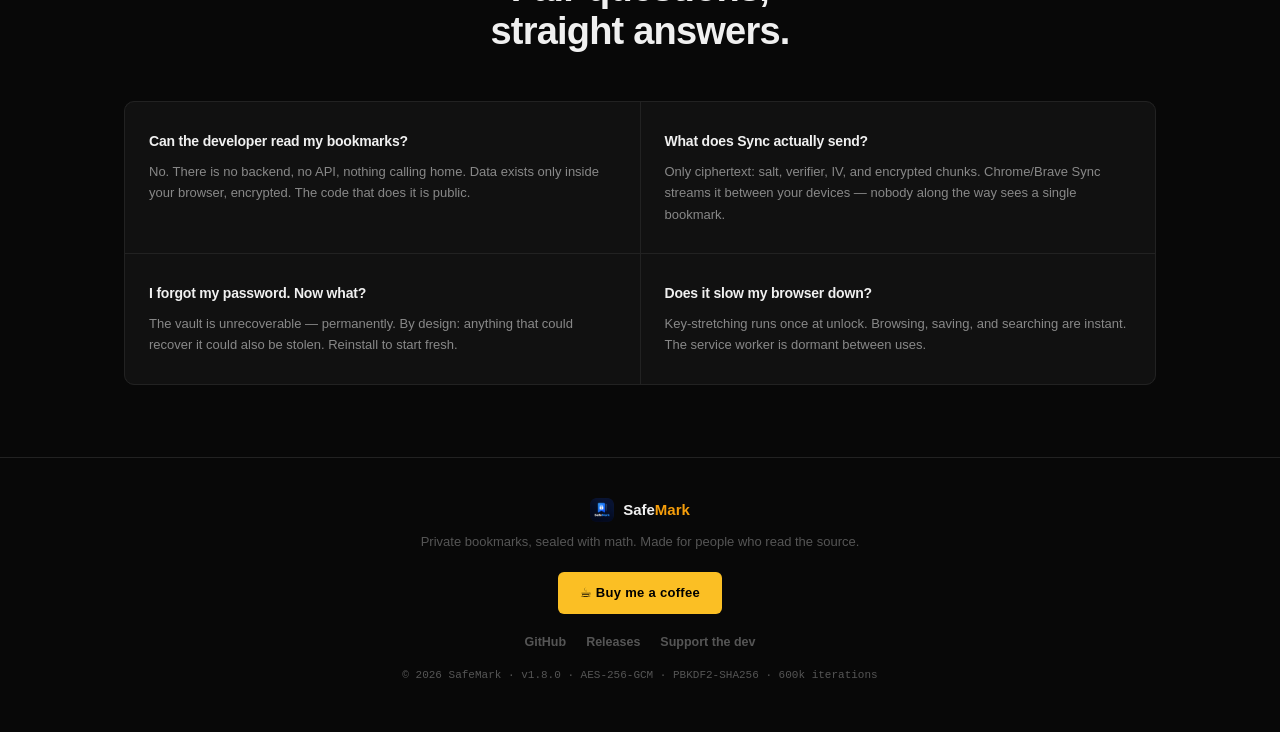
==== commit a2c40b08: "docs: add screenshots, modernize README, and add gallery section to website" ====
--- a/docs/index.html
+++ b/docs/index.html
@@ -516,6 +516,53 @@
   }
   .foot-links a:hover { color: var(--text); }
 
+  /* ── SCREENSHOTS ── */
+  .shots-grid {
+    display: grid;
+    grid-template-columns: 1fr 1fr;
+    gap: 16px;
+  }
+  @media (max-width: 820px) { .shots-grid { grid-template-columns: 1fr; } }
+
+  .shot {
+    background: var(--surface);
+    border: 1px solid var(--border);
+    border-radius: var(--r-lg);
+    overflow: hidden;
+    display: flex;
+    flex-direction: column;
+    transition: border-color 0.15s;
+  }
+  .shot:hover { border-color: var(--amber); }
+  .shot-wide {
+    grid-column: 1 / -1;
+  }
+  .shot-label {
+    padding: 10px 16px;
+    font-size: 10px;
+    font-weight: 800;
+    text-transform: uppercase;
+    letter-spacing: 1.4px;
+    color: var(--amber);
+    border-bottom: 1px solid var(--border);
+    background: #0d0d0d;
+    font-family: ui-monospace, monospace;
+  }
+  .shot img {
+    width: 100%;
+    display: block;
+    object-fit: cover;
+    object-position: top;
+  }
+  .shot-caption {
+    padding: 12px 16px;
+    font-size: 12.5px;
+    color: var(--mid);
+    line-height: 1.55;
+    border-top: 1px solid var(--border);
+    background: #0d0d0d;
+  }
+
   /* ── SCROLL REVEAL ── */
   .rv {
     opacity: 0;
@@ -537,6 +584,7 @@
     <div class="nav-links">
       <a href="#privacy">Privacy</a>
       <a href="#features">Features</a>
+      <a href="#screenshots">Screenshots</a>
       <a href="#install">Install</a>
       <a href="#faq">FAQ</a>
     </div>
@@ -554,7 +602,7 @@
     <div>
       <span class="kicker">
         <svg width="11" height="11" viewBox="0 0 24 24" fill="#F59E0B"><path d="M12 2 4 5v6c0 5.05 3.4 9.75 8 11 4.6-1.25 8-5.95 8-11V5l-8-3z"/></svg>
-        Chrome &amp; Brave · v1.7.0 · Side Panel · Open Source
+        Chrome &amp; Brave · v1.8.0 · Side Panel · Open Source
       </span>
       <h1>Your bookmarks.<br><span class="amber">Nobody's business.</span></h1>
       <p class="lead">
@@ -767,6 +815,31 @@
     </div>
   </section>
 
+  <!-- SCREENSHOTS SECTION -->
+  <section id="screenshots">
+    <div class="sec-head rv">
+      <h2>See how it <span class="amber">looks.</span></h2>
+      <p>Sharp, dark, minimal — designed to stay out of your way while keeping your data locked tight.</p>
+    </div>
+    <div class="shots-grid">
+      <div class="shot rv">
+        <div class="shot-label">Lock screen</div>
+        <img src="assets/screenshots/main.png" alt="SafeMark lock screen — password gate" loading="lazy" />
+        <p class="shot-caption">Terminal-style password gate. Monospace font, amber CTA, zero fluff.</p>
+      </div>
+      <div class="shot rv">
+        <div class="shot-label">Vault</div>
+        <img src="assets/screenshots/bookmarks.png" alt="SafeMark vault with bookmarks" loading="lazy" />
+        <p class="shot-caption">Encrypted bookmarks with sort, search, tags, and one-click save.</p>
+      </div>
+      <div class="shot rv shot-wide">
+        <div class="shot-label">Docked side panel</div>
+        <img src="assets/screenshots/overview.png" alt="SafeMark docked as a side panel in Chrome" loading="lazy" />
+        <p class="shot-caption">Pinned to the right of your browser window — always one click away, never in the way.</p>
+      </div>
+    </div>
+  </section>
+
   <!-- FAQ SECTION -->
   <section id="faq">
     <div class="sec-head rv"><h2>Fair questions,<br>straight answers.</h2></div>
@@ -795,7 +868,7 @@
     <a href="https://buymeacoffee.com/ar_kenny" target="_blank" rel="noopener">Support the dev</a>
   </div>
   <p style="margin-top:14px;font-family:ui-monospace,monospace;font-size:11px">
-    © 2026 SafeMark · v1.7.0 · AES-256-GCM · PBKDF2-SHA256 · 600k iterations
+    © 2026 SafeMark · v1.8.0 · AES-256-GCM · PBKDF2-SHA256 · 600k iterations
   </p>
 </footer>
 
